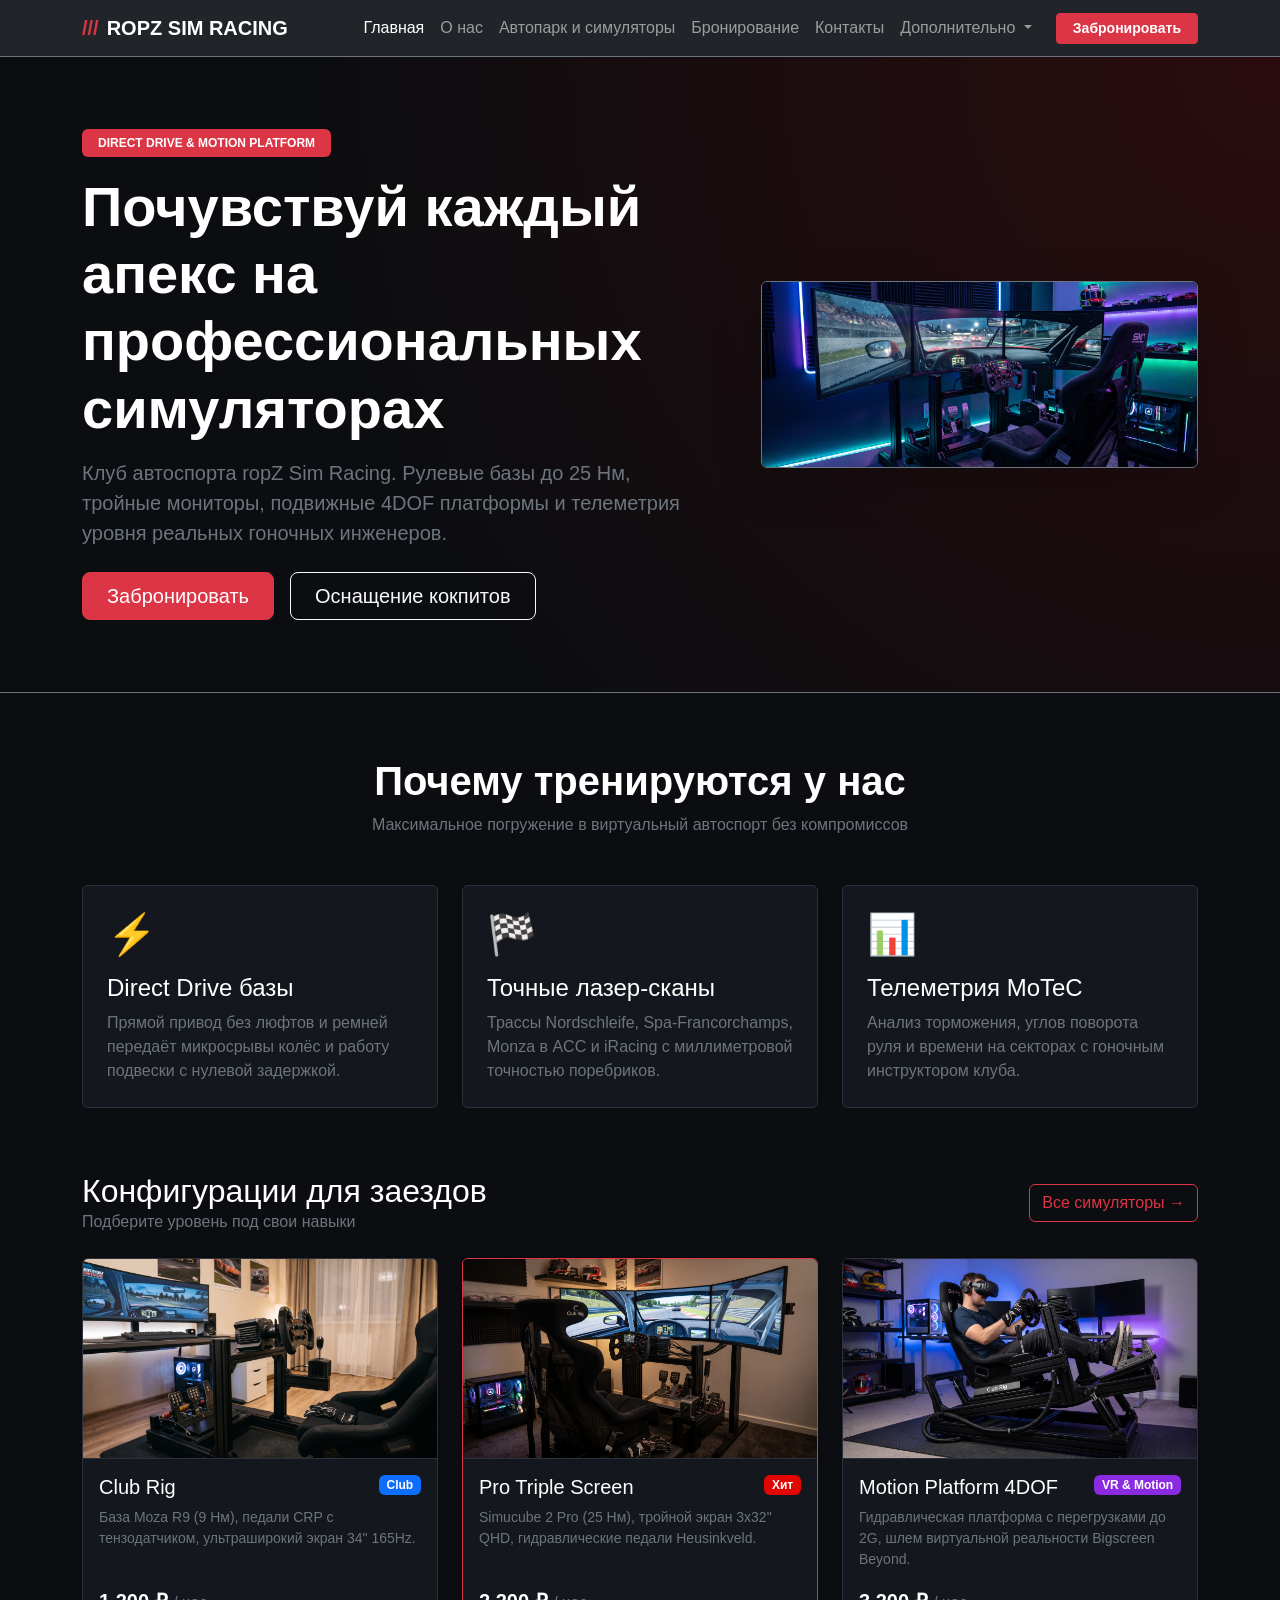
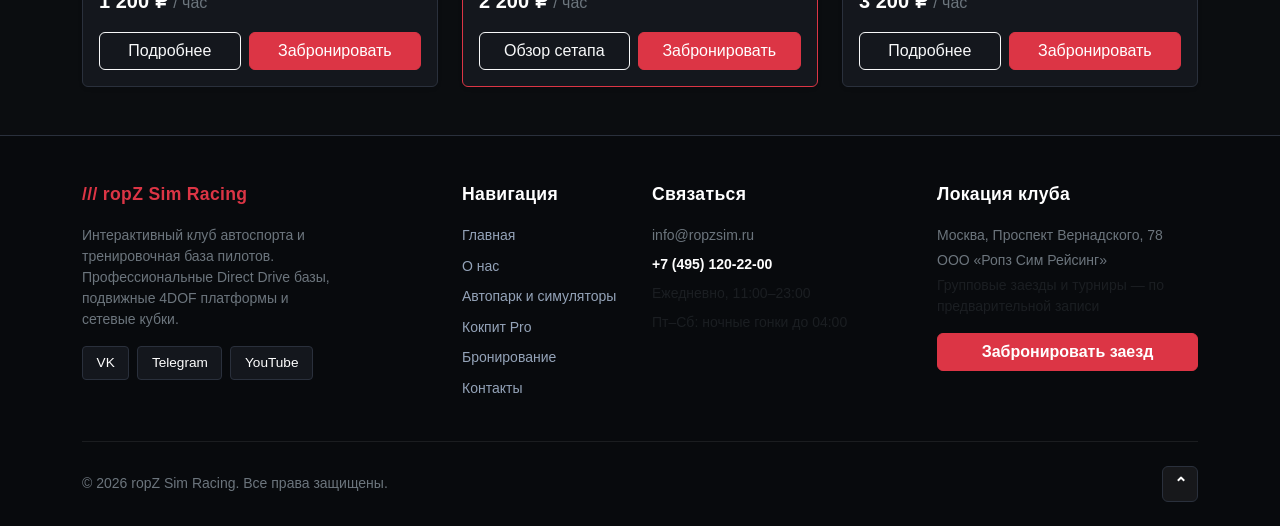
==== index.html @ 28649133 "feat: add about and contacts pages, update footer and table styles" ====
<!DOCTYPE html>
<html lang="ru">
<head>
  <meta charset="UTF-8">
  <meta name="viewport" content="width=device-width, initial-scale=1.0">
  <title>ropZ Sim Racing — Центр автосимуляторов</title>
  <link href="https://cdn.jsdelivr.net/npm/bootstrap@5.3.3/dist/css/bootstrap.min.css" rel="stylesheet">
  <link rel="stylesheet" href="css/custom.css">
</head>
<body id="top">

  <!-- Навигация -->
  <nav class="navbar navbar-expand-lg navbar-dark bg-dark sticky-top border-bottom border-secondary">
    <div class="container">
      <a class="navbar-brand fw-bold text-uppercase d-flex align-items-center gap-2" href="index.html">
        <span class="text-danger">///</span> ropZ Sim Racing
      </a>
      <button class="navbar-toggler" type="button" data-bs-toggle="collapse" data-bs-target="#mainNavbar" aria-controls="mainNavbar" aria-expanded="false" aria-label="Переключить навигацию">
        <span class="navbar-toggler-icon"></span>
      </button>
      <div class="collapse navbar-collapse" id="mainNavbar">
        <ul class="navbar-nav ms-auto align-items-lg-center">
          <li class="nav-item"><a class="nav-link active" aria-current="page" href="index.html">Главная</a></li>
          <li class="nav-item"><a class="nav-link" href="about.html">О нас</a></li>
          <li class="nav-item"><a class="nav-link" href="catalog.html">Автопарк и симуляторы</a></li>
          <li class="nav-item"><a class="nav-link" href="order.html">Бронирование</a></li>
          <li class="nav-item"><a class="nav-link" href="contacts.html">Контакты</a></li>
          <li class="nav-item dropdown">
            <a class="nav-link dropdown-toggle" href="#" role="button" data-bs-toggle="dropdown" aria-expanded="false">
              Дополнительно
            </a>
            <ul class="dropdown-menu dropdown-menu-dark">
              <li><a class="dropdown-item" href="product.html">Обзор кокпита Pro</a></li>
              <li><a class="dropdown-item" href="catalog.html#faq">Регламент и FAQ</a></li>
              <li><hr class="dropdown-divider"></li>
              <li><a class="dropdown-item" href="order.html">Быстрая запись</a></li>
            </ul>
          </li>
          <li class="nav-item ms-lg-3 mt-2 mt-lg-0">
            <a class="btn btn-danger btn-sm px-3 fw-semibold" href="order.html">Забронировать</a>
          </li>
        </ul>
      </div>
    </div>
  </nav>

  <!-- Hero-блок -->
  <header class="py-5 border-bottom border-secondary" style="background: radial-gradient(circle at top right, rgba(225, 6, 0, 0.15), transparent 70%);">
    <div class="container py-lg-4">
      <div class="row align-items-center g-5">
        <div class="col-12 col-lg-7">
          <span class="badge bg-danger mb-3 px-3 py-2 text-uppercase">Direct Drive & Motion Platform</span>
          <h1 class="display-4 fw-bold text-white mb-3">
            Почувствуй каждый апекс на профессиональных симуляторах
          </h1>
          <p class="lead text-secondary mb-4">
            Клуб автоспорта ropZ Sim Racing. Рулевые базы до 25 Нм, тройные мониторы, подвижные 4DOF платформы и телеметрия уровня реальных гоночных инженеров.
          </p>
          <div class="d-flex flex-wrap gap-3">
            <a class="btn btn-danger btn-lg px-4" href="order.html">Забронировать</a>
            <a class="btn btn-outline-light btn-lg px-4" href="catalog.html">Оснащение кокпитов</a>
          </div>
        </div>
        <div class="col-12 col-lg-5 text-center">
          <img src="images/hero-sim.jpg" class="img-fluid rounded border border-secondary shadow-lg" alt="Кокпит ropZ Sim Racing">
        </div>
      </div>
    </div>
  </header>

  <!-- Преимущества -->
  <section class="container my-5 py-3">
    <div class="text-center mb-5">
      <h2 class="h1 fw-bold text-white">Почему тренируются у нас</h2>
      <p class="text-secondary">Максимальное погружение в виртуальный автоспорт без компромиссов</p>
    </div>
    <div class="row g-4">
      <div class="col-12 col-md-4">
        <div class="sim-card p-4 rounded h-100">
          <div class="display-6 text-danger mb-3">⚡</div>
          <h3 class="h4 text-white">Direct Drive базы</h3>
          <p class="text-secondary mb-0">Прямой привод без люфтов и ремней передаёт микросрывы колёс и работу подвески с нулевой задержкой.</p>
        </div>
      </div>
      <div class="col-12 col-md-4">
        <div class="sim-card p-4 rounded h-100">
          <div class="display-6 text-danger mb-3">🏁</div>
          <h3 class="h4 text-white">Точные лазер-сканы</h3>
          <p class="text-secondary mb-0">Трассы Nordschleife, Spa-Francorchamps, Monza в ACC и iRacing с миллиметровой точностью поребриков.</p>
        </div>
      </div>
      <div class="col-12 col-md-4">
        <div class="sim-card p-4 rounded h-100">
          <div class="display-6 text-danger mb-3">📊</div>
          <h3 class="h4 text-white">Телеметрия MoTeC</h3>
          <p class="text-secondary mb-0">Анализ торможения, углов поворота руля и времени на секторах с гоночным инструктором клуба.</p>
        </div>
      </div>
    </div>
  </section>

  <!-- Популярные сетапы -->
  <section class="container my-5">
    <div class="d-flex justify-content-between align-items-center mb-4">
      <div>
        <h2 class="h2 text-white mb-0">Конфигурации для заездов</h2>
        <p class="text-secondary mb-0">Подберите уровень под свои навыки</p>
      </div>
      <a class="btn btn-outline-danger" href="catalog.html">Все симуляторы &rarr;</a>
    </div>

    <div class="row g-4">
      <div class="col-12 col-md-6 col-lg-4">
        <div class="card sim-card h-100 shadow-sm">
          <img src="images/sim-club.jpg" class="card-img-top" alt="Club Rig">
          <div class="card-body d-flex flex-column">
            <div class="d-flex justify-content-between align-items-start mb-2">
              <h3 class="card-title h5 text-white mb-0">Club Rig</h3>
              <span class="badge badge-club">Club</span>
            </div>
            <p class="card-text text-secondary small">База Moza R9 (9 Нм), педали CRP с тензодатчиком, ультраширокий экран 34" 165Hz.</p>
            <p class="fw-bold fs-5 text-white mt-auto mb-3">1 200 ₽ <span class="fs-6 text-secondary fw-normal">/ час</span></p>
            <div class="d-flex gap-2">
              <a class="btn btn-outline-light flex-fill" href="catalog.html">Подробнее</a>
              <a class="btn btn-danger flex-fill" href="order.html">Забронировать</a>
            </div>
          </div>
        </div>
      </div>

      <div class="col-12 col-md-6 col-lg-4">
        <div class="card sim-card h-100 shadow-sm border-danger">
          <img src="images/sim-pro.jpg" class="card-img-top" alt="Pro Triple Screen">
          <div class="card-body d-flex flex-column">
            <div class="d-flex justify-content-between align-items-start mb-2">
              <h3 class="card-title h5 text-white mb-0">Pro Triple Screen</h3>
              <span class="badge badge-pro">Хит</span>
            </div>
            <p class="card-text text-secondary small">Simucube 2 Pro (25 Нм), тройной экран 3x32" QHD, гидравлические педали Heusinkveld.</p>
            <p class="fw-bold fs-5 text-white mt-auto mb-3">2 200 ₽ <span class="fs-6 text-secondary fw-normal">/ час</span></p>
            <div class="d-flex gap-2">
              <a class="btn btn-outline-light flex-fill" href="product.html">Обзор сетапа</a>
              <a class="btn btn-danger flex-fill" href="order.html">Забронировать</a>
            </div>
          </div>
        </div>
      </div>

      <div class="col-12 col-md-6 col-lg-4">
        <div class="card sim-card h-100 shadow-sm">
          <img src="images/sim-motion.jpg" class="card-img-top" alt="Motion Platform 4DOF">
          <div class="card-body d-flex flex-column">
            <div class="d-flex justify-content-between align-items-start mb-2">
              <h3 class="card-title h5 text-white mb-0">Motion Platform 4DOF</h3>
              <span class="badge badge-motion">VR & Motion</span>
            </div>
            <p class="card-text text-secondary small">Гидравлическая платформа с перегрузками до 2G, шлем виртуальной реальности Bigscreen Beyond.</p>
            <p class="fw-bold fs-5 text-white mt-auto mb-3">3 200 ₽ <span class="fs-6 text-secondary fw-normal">/ час</span></p>
            <div class="d-flex gap-2">
              <a class="btn btn-outline-light flex-fill" href="catalog.html">Подробнее</a>
              <a class="btn btn-danger flex-fill" href="order.html">Забронировать</a>
            </div>
          </div>
        </div>
      </div>
    </div>
  </section>

  <!-- Новый футер -->
  <footer class="site-footer pt-5 pb-4 mt-5">
    <div class="container">
      <div class="row g-4">
        <!-- Колонка 1: Бренд и описание -->
        <div class="col-12 col-md-6 col-lg-3">
          <h3 class="footer-heading text-danger">/// ropZ Sim Racing</h3>
          <p class="text-secondary small">
            Интерактивный клуб автоспорта и тренировочная база пилотов. Профессиональные Direct Drive базы, подвижные 4DOF платформы и сетевые кубки.
          </p>
          <div class="d-flex gap-2 mt-3">
            <a href="https://vk.com" target="_blank" rel="noopener noreferrer" class="social-pill">VK</a>
            <a href="https://t.me" target="_blank" rel="noopener noreferrer" class="social-pill">Telegram</a>
            <a href="https://youtube.com" target="_blank" rel="noopener noreferrer" class="social-pill">YouTube</a>
          </div>
        </div>

        <!-- Колонка 2: Навигация -->
        <div class="col-6 col-md-3 col-lg-2 offset-lg-1">
          <h4 class="footer-heading">Навигация</h4>
          <ul class="footer-links small">
            <li><a href="index.html">Главная</a></li>
            <li><a href="about.html">О нас</a></li>
            <li><a href="catalog.html">Автопарк и симуляторы</a></li>
            <li><a href="product.html">Кокпит Pro</a></li>
            <li><a href="order.html">Бронирование</a></li>
            <li><a href="contacts.html">Контакты</a></li>
          </ul>
        </div>

        <!-- Колонка 3: Связаться -->
        <div class="col-6 col-md-3 col-lg-3">
          <h4 class="footer-heading">Связаться</h4>
          <div class="small">
            <div class="footer-contact-item">
              <a href="mailto:info@ropzsim.ru" class="text-secondary text-decoration-none hover-white">info@ropzsim.ru</a>
            </div>
            <div class="footer-contact-item">
              <a href="tel:+74951202200" class="text-white text-decoration-none fw-semibold">+7 (495) 120-22-00</a>
            </div>
            <div class="footer-contact-item text-muted mt-2">
              Ежедневно, 11:00–23:00
            </div>
            <div class="footer-contact-item text-muted">
              Пт–Сб: ночные гонки до 04:00
            </div>
          </div>
        </div>

        <!-- Колонка 4: Локация и быстрая бронь -->
        <div class="col-12 col-md-6 col-lg-3">
          <h4 class="footer-heading">Локация клуба</h4>
          <p class="small text-secondary mb-1">Москва, Проспект Вернадского, 78</p>
          <p class="small text-secondary mb-1">ООО «Ропз Сим Рейсинг»</p>
          <p class="small text-muted mb-3">Групповые заезды и турниры — по предварительной записи</p>
          <a class="btn btn-danger w-100 fw-semibold" href="order.html">Забронировать заезд</a>
        </div>
      </div>

      <!-- Нижняя плашка с кнопкой наверх -->
      <div class="footer-bottom d-flex justify-content-between align-items-center">
        <span class="small text-secondary">© 2026 ropZ Sim Racing. Все права защищены.</span>
        <a href="#top" class="scroll-top-btn" title="Наверх страницы">⌃</a>
      </div>
    </div>
  </footer>

  <script src="https://cdn.jsdelivr.net/npm/bootstrap@5.3.3/dist/js/bootstrap.bundle.min.js"></script>
  <script src="js/main.js"></script>
</body>
</html>
---- css/custom.css ----
:root {
  --sim-primary: #e10600;
  --sim-dark: #0b0d10;
  --sim-surface: #14171d;
  --sim-surface-light: #1c2129;
  --sim-border: #2a303c;
}

body {
  min-height: 100vh;
  background-color: var(--sim-dark);
  color: #e6e8eb;
  font-family: -apple-system, BlinkMacSystemFont, "Segoe UI", Roboto, "Helvetica Neue", Arial, sans-serif;
}

.sim-card {
  background-color: var(--sim-surface);
  border: 1px solid var(--sim-border);
  transition: transform 0.2s ease, border-color 0.2s ease, box-shadow 0.2s ease;
}

.sim-card:hover {
  transform: translateY(-4px);
  border-color: var(--sim-primary);
  box-shadow: 0 10px 20px rgba(0, 0, 0, 0.4);
}

.card-img-top {
  height: 200px;
  object-fit: cover;
  border-bottom: 1px solid var(--sim-border);
}

.product-main-img {
  width: 100%;
  height: 420px;
  object-fit: cover;
  border: 1px solid var(--sim-border);
}

.badge-motion { background-color: #8a2be2; }
.badge-pro { background-color: var(--sim-primary); }
.badge-club { background-color: #0d6efd; }

/* Принудительный контраст таблицы характеристик */
.table-sim,
.table-dark {
  --bs-table-bg: var(--sim-surface) !important;
  --bs-table-color: #f3f4f6 !important;
  --bs-table-striped-color: #f3f4f6 !important;
  color: #f3f4f6 !important;
  border-color: var(--sim-border) !important;
}

.table-sim th,
.table-dark th {
  color: #ffffff !important;
  background-color: #101318 !important;
  border-color: var(--sim-border) !important;
}

.table-sim td,
.table-dark td {
  color: #e5e7eb !important;
  background-color: var(--sim-surface) !important;
  border-color: var(--sim-border) !important;
}

.accordion-sim .accordion-item {
  background-color: var(--sim-surface);
  border: 1px solid var(--sim-border);
  margin-bottom: 0.5rem;
  border-radius: 0.375rem;
  overflow: hidden;
}

.accordion-sim .accordion-button {
  background-color: #101318;
  color: #e6e8eb;
}

.accordion-sim .accordion-button:not(.collapsed) {
  background-color: #1c2129;
  color: #fff;
  box-shadow: none;
}

.accordion-sim .accordion-body {
  background-color: var(--sim-surface);
  color: #adb5bd;
}

.form-dark {
  background-color: #0e1014;
  border-color: var(--sim-border);
  color: #fff;
}

.form-dark:focus {
  background-color: #0e1014;
  border-color: var(--sim-primary);
  color: #fff;
  box-shadow: 0 0 0 0.25rem rgba(225, 6, 0, 0.25);
}

.modal-content-sim {
  background-color: var(--sim-surface);
  border: 1px solid var(--sim-border);
}

/* Новый футер по образцу */
.site-footer {
  background-color: #080a0d;
  color: #cbd5e1;
  border-top: 1px solid var(--sim-border);
}

.footer-heading {
  font-size: 1.1rem;
  font-weight: 700;
  color: #ffffff;
  margin-bottom: 1.25rem;
  letter-spacing: 0.02rem;
}

.footer-links {
  list-style: none;
  padding: 0;
  margin: 0;
}

.footer-links li {
  margin-bottom: 0.6rem;
}

.footer-links a {
  color: #94a3b8;
  text-decoration: none;
  transition: color 0.2s ease;
}

.footer-links a:hover {
  color: #ffffff;
}

.footer-contact-item {
  margin-bottom: 0.5rem;
  color: #94a3b8;
}

.footer-bottom {
  border-top: 1px solid rgba(255, 255, 255, 0.08);
  padding-top: 1.5rem;
  margin-top: 2rem;
}

.scroll-top-btn {
  display: inline-flex;
  align-items: center;
  justify-content: center;
  width: 36px;
  height: 36px;
  background-color: rgba(255, 255, 255, 0.06);
  border: 1px solid var(--sim-border);
  color: #ffffff;
  border-radius: 6px;
  text-decoration: none;
  font-weight: bold;
  transition: background-color 0.2s ease, border-color 0.2s ease;
}

.scroll-top-btn:hover {
  background-color: var(--sim-primary);
  border-color: var(--sim-primary);
  color: #ffffff;
}

.social-pill {
  display: inline-flex;
  align-items: center;
  justify-content: center;
  padding: 0.35rem 0.85rem;
  background-color: var(--sim-surface);
  border: 1px solid var(--sim-border);
  color: #ffffff;
  border-radius: 4px;
  text-decoration: none;
  font-size: 0.85rem;
  transition: all 0.2s ease;
}

.social-pill:hover {
  border-color: var(--sim-primary);
  color: #ffffff;
  transform: translateY(-2px);
}
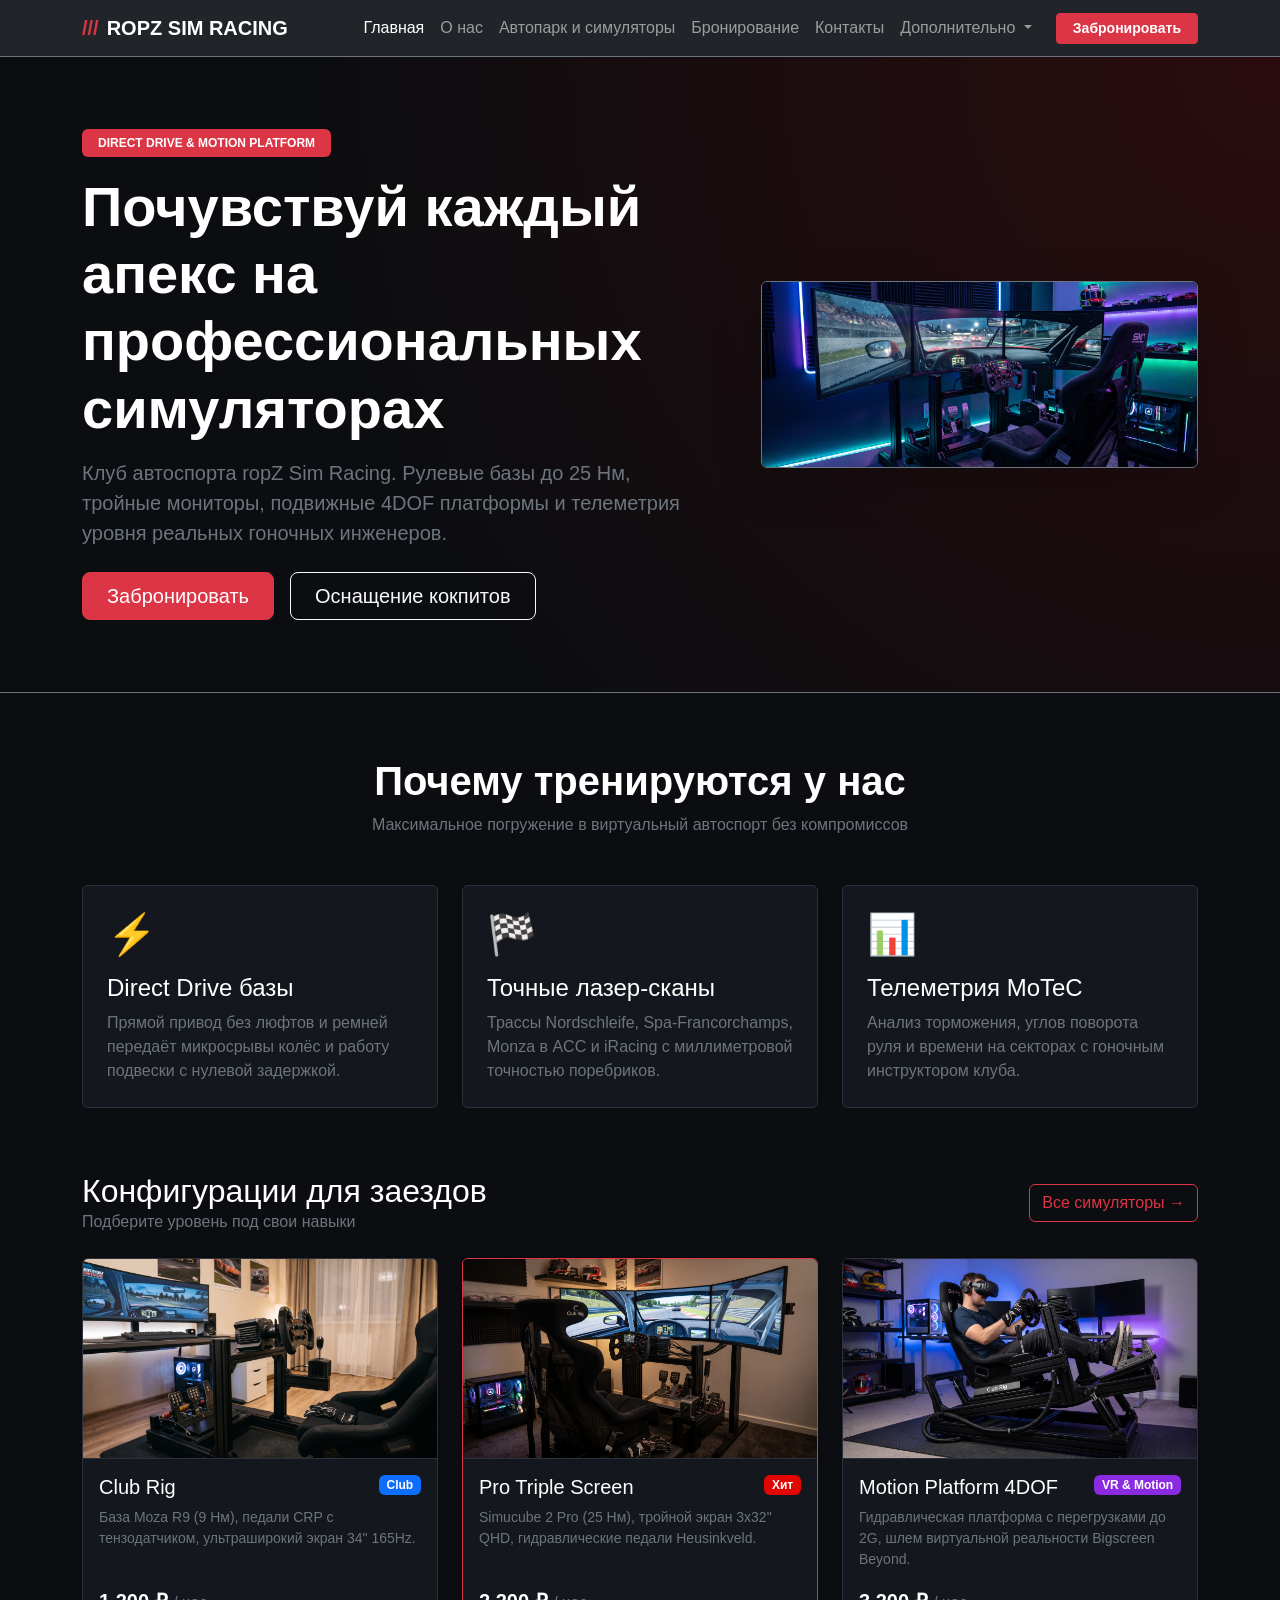
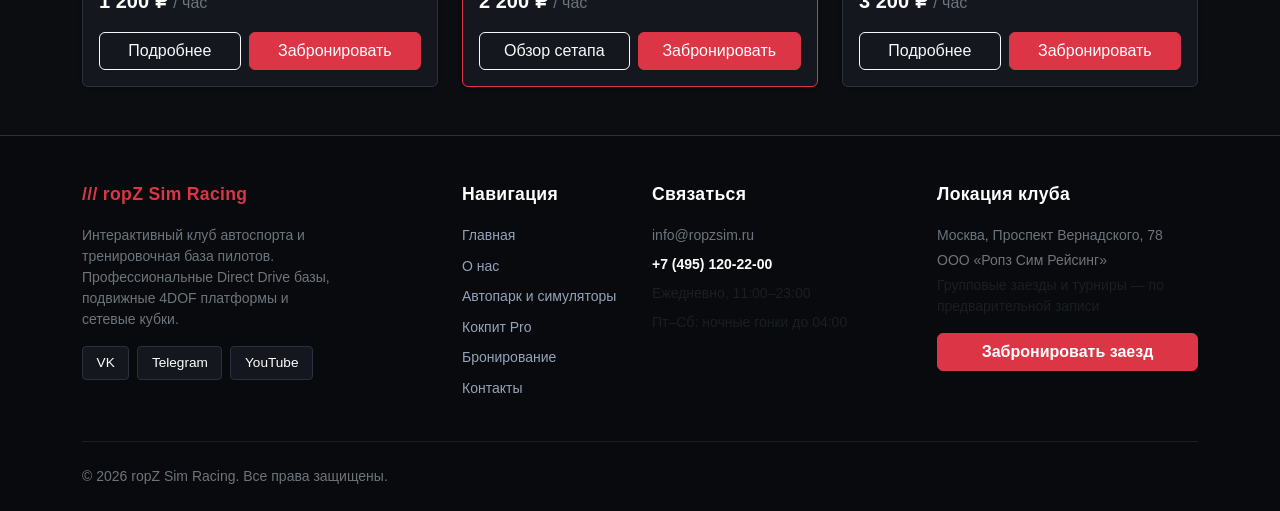
==== commit 6d20f453: "fix: remove old footer scroll button" ====
--- a/index.html
+++ b/index.html
@@ -166,11 +166,11 @@
     </div>
   </section>
 
-  <!-- Новый футер -->
+  <!-- Футер -->
   <footer class="site-footer pt-5 pb-4 mt-5">
     <div class="container">
       <div class="row g-4">
-        <!-- Колонка 1: Бренд и описание -->
+        <!-- Колонка 1: О клубе и соцсети -->
         <div class="col-12 col-md-6 col-lg-3">
           <h3 class="footer-heading text-danger">/// ropZ Sim Racing</h3>
           <p class="text-secondary small">
@@ -201,7 +201,7 @@
           <h4 class="footer-heading">Связаться</h4>
           <div class="small">
             <div class="footer-contact-item">
-              <a href="mailto:info@ropzsim.ru" class="text-secondary text-decoration-none hover-white">info@ropzsim.ru</a>
+              <a href="mailto:info@ropzsim.ru" class="text-secondary text-decoration-none">info@ropzsim.ru</a>
             </div>
             <div class="footer-contact-item">
               <a href="tel:+74951202200" class="text-white text-decoration-none fw-semibold">+7 (495) 120-22-00</a>
@@ -225,13 +225,19 @@
         </div>
       </div>
 
-      <!-- Нижняя плашка с кнопкой наверх -->
+      <!-- Нижняя строка без старой стрелки -->
       <div class="footer-bottom d-flex justify-content-between align-items-center">
         <span class="small text-secondary">© 2026 ropZ Sim Racing. Все права защищены.</span>
-        <a href="#top" class="scroll-top-btn" title="Наверх страницы">⌃</a>
       </div>
     </div>
   </footer>
+
+  <!-- Интерактивная плавающая кнопка «Наверх» (руль) -->
+  <button id="scrollTopBtn" class="scroll-to-top-btn" type="button" aria-label="Вернуться наверх" title="На старт">
+    <svg viewBox="0 0 24 24" xmlns="http://www.w3.org/2000/svg">
+      <path d="M12 2C6.48 2 2 6.48 2 12s4.48 10 10 10 10-4.48 10-10S17.52 2 12 2zm0 2c4.08 0 7.44 3.05 7.93 7h-3.08c-.41-1.16-1.52-2-2.85-2s-2.44.84-2.85 2H4.07C4.56 7.05 7.92 4 12 4zm-1 9c0-.55.45-1 1-1s1 .45 1 1-.45 1-1 1-1-.45-1-1zm-6.93 0h3.08c.41 1.16 1.52 2 2.85 2s2.44-.84 2.85-2h3.08c-.49 3.95-3.85 7-7.93 7s-7.44-3.05-7.93-7z"/>
+    </svg>
+  </button>
 
   <script src="https://cdn.jsdelivr.net/npm/bootstrap@5.3.3/dist/js/bootstrap.bundle.min.js"></script>
   <script src="js/main.js"></script>
--- a/css/custom.css
+++ b/css/custom.css
@@ -193,4 +193,55 @@
   border-color: var(--sim-primary);
   color: #ffffff;
   transform: translateY(-2px);
+}
+
+/* Фиксированная плавающая кнопка «Наверх» в стиле гоночного руля */
+.scroll-to-top-btn {
+  position: fixed;
+  bottom: 25px;
+  right: 25px;
+  width: 52px;
+  height: 52px;
+  background-color: #14171d;
+  border: 2px solid #2a303c;
+  border-radius: 50%;
+  color: #ffffff;
+  display: flex;
+  align-items: center;
+  justify-content: center;
+  text-decoration: none;
+  z-index: 1050;
+  box-shadow: 0 4px 15px rgba(0, 0, 0, 0.6);
+  opacity: 0;
+  visibility: hidden;
+  transform: translateY(20px) scale(0.85);
+  transition: opacity 0.35s ease, transform 0.35s cubic-bezier(0.34, 1.56, 0.64, 1), background-color 0.2s ease, border-color 0.2s ease;
+  cursor: pointer;
+}
+
+/* Состояние, когда кнопка активна и видна */
+.scroll-to-top-btn.show {
+  opacity: 1;
+  visibility: visible;
+  transform: translateY(0) scale(1);
+}
+
+.scroll-to-top-btn:hover {
+  background-color: var(--sim-primary);
+  border-color: #ff3333;
+  color: #ffffff;
+  transform: translateY(-4px) scale(1.08);
+  box-shadow: 0 8px 25px rgba(225, 6, 0, 0.5);
+}
+
+.scroll-to-top-btn svg {
+  width: 26px;
+  height: 26px;
+  fill: currentColor;
+  transition: transform 0.3s ease;
+}
+
+/* Эффект легкого «подруливания» при наведении */
+.scroll-to-top-btn:hover svg {
+  transform: rotate(-35deg);
 }
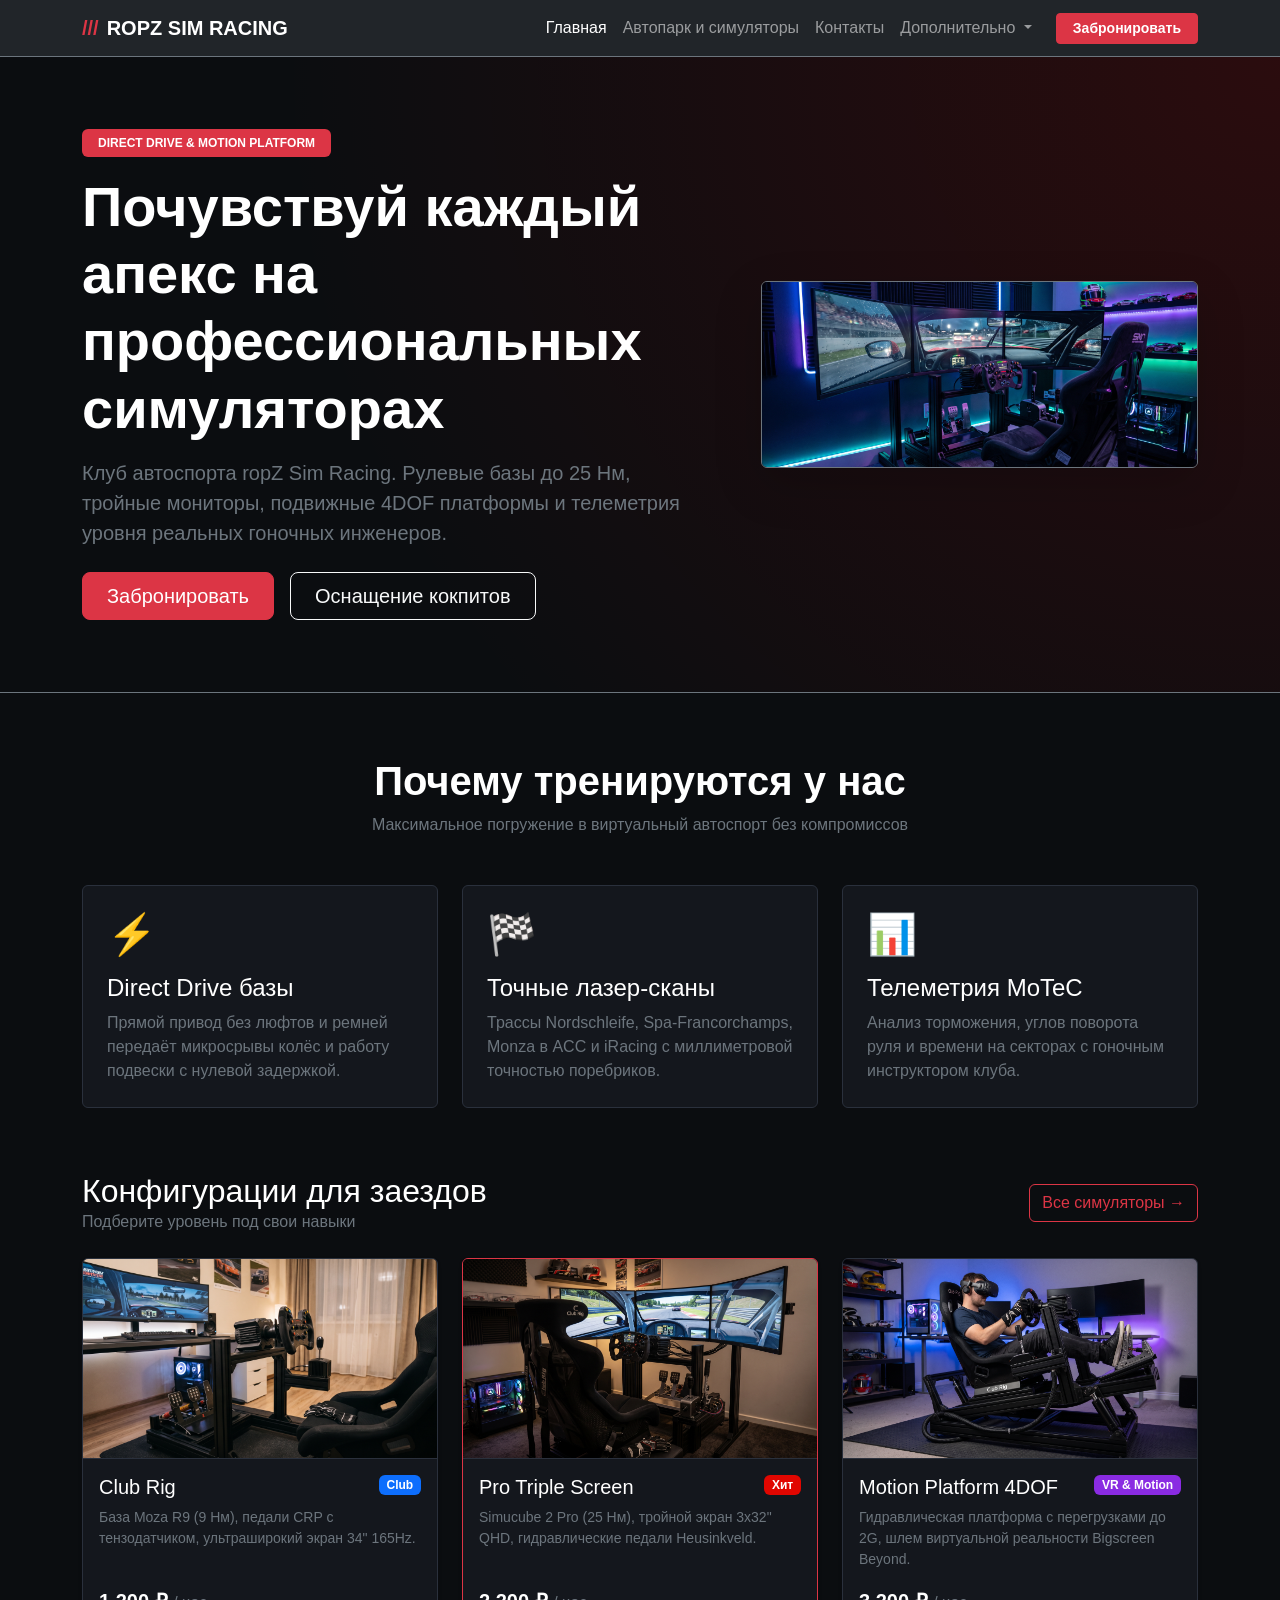
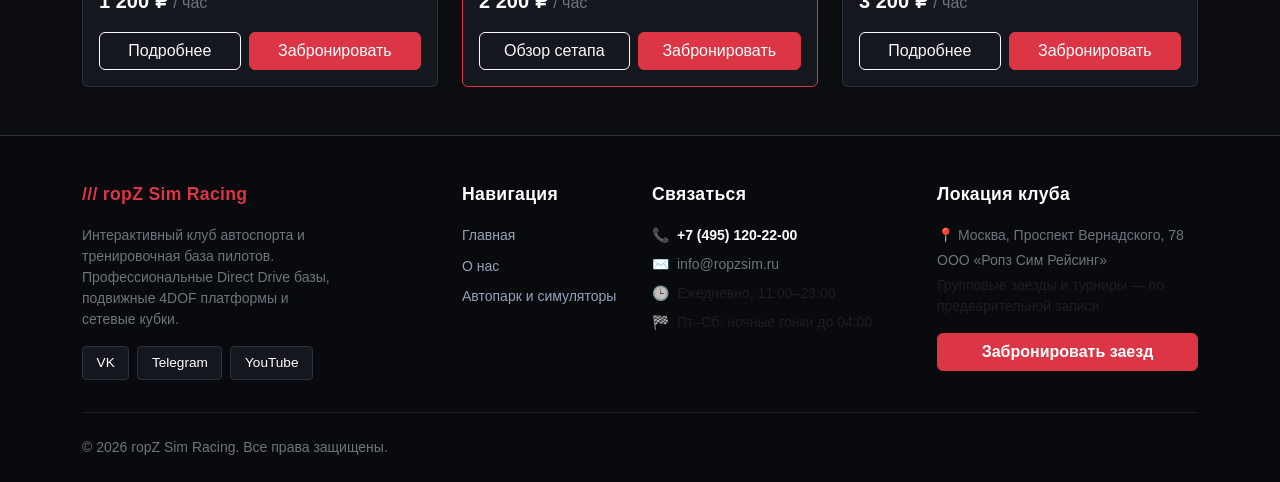
==== commit c7f40788: "feat: align navbar links, add contact icons, update footer navigation and layout" ====
--- a/index.html
+++ b/index.html
@@ -21,15 +21,14 @@
       <div class="collapse navbar-collapse" id="mainNavbar">
         <ul class="navbar-nav ms-auto align-items-lg-center">
           <li class="nav-item"><a class="nav-link active" aria-current="page" href="index.html">Главная</a></li>
-          <li class="nav-item"><a class="nav-link" href="about.html">О нас</a></li>
           <li class="nav-item"><a class="nav-link" href="catalog.html">Автопарк и симуляторы</a></li>
-          <li class="nav-item"><a class="nav-link" href="order.html">Бронирование</a></li>
           <li class="nav-item"><a class="nav-link" href="contacts.html">Контакты</a></li>
           <li class="nav-item dropdown">
             <a class="nav-link dropdown-toggle" href="#" role="button" data-bs-toggle="dropdown" aria-expanded="false">
               Дополнительно
             </a>
             <ul class="dropdown-menu dropdown-menu-dark">
+              <li><a class="dropdown-item" href="about.html">О нас</a></li>
               <li><a class="dropdown-item" href="product.html">Обзор кокпита Pro</a></li>
               <li><a class="dropdown-item" href="catalog.html#faq">Регламент и FAQ</a></li>
               <li><hr class="dropdown-divider"></li>
@@ -170,69 +169,65 @@
   <footer class="site-footer pt-5 pb-4 mt-5">
     <div class="container">
       <div class="row g-4">
-        <!-- Колонка 1: О клубе и соцсети -->
+        <!-- Колонка 1: О клубе и соцсети под логотипом -->
         <div class="col-12 col-md-6 col-lg-3">
           <h3 class="footer-heading text-danger">/// ropZ Sim Racing</h3>
-          <p class="text-secondary small">
+          <p class="text-secondary small mb-3">
             Интерактивный клуб автоспорта и тренировочная база пилотов. Профессиональные Direct Drive базы, подвижные 4DOF платформы и сетевые кубки.
           </p>
-          <div class="d-flex gap-2 mt-3">
+          <div class="d-flex gap-2">
             <a href="https://vk.com" target="_blank" rel="noopener noreferrer" class="social-pill">VK</a>
             <a href="https://t.me" target="_blank" rel="noopener noreferrer" class="social-pill">Telegram</a>
             <a href="https://youtube.com" target="_blank" rel="noopener noreferrer" class="social-pill">YouTube</a>
           </div>
         </div>
 
-        <!-- Колонка 2: Навигация -->
+        <!-- Колонка 2: Навигация (только Главная, О нас, Автопарк и симуляторы) -->
         <div class="col-6 col-md-3 col-lg-2 offset-lg-1">
           <h4 class="footer-heading">Навигация</h4>
           <ul class="footer-links small">
             <li><a href="index.html">Главная</a></li>
             <li><a href="about.html">О нас</a></li>
             <li><a href="catalog.html">Автопарк и симуляторы</a></li>
-            <li><a href="product.html">Кокпит Pro</a></li>
-            <li><a href="order.html">Бронирование</a></li>
-            <li><a href="contacts.html">Контакты</a></li>
           </ul>
         </div>
 
-        <!-- Колонка 3: Связаться -->
+        <!-- Колонка 3: Связаться (сначала телефон, потом почта, время работы со значками) -->
         <div class="col-6 col-md-3 col-lg-3">
           <h4 class="footer-heading">Связаться</h4>
           <div class="small">
-            <div class="footer-contact-item">
-              <a href="mailto:info@ropzsim.ru" class="text-secondary text-decoration-none">info@ropzsim.ru</a>
-            </div>
-            <div class="footer-contact-item">
-              <a href="tel:+74951202200" class="text-white text-decoration-none fw-semibold">+7 (495) 120-22-00</a>
+            <div class="footer-contact-item mb-2">
+              <span class="me-2">📞</span><a href="tel:+74951202200" class="text-white text-decoration-none fw-semibold">+7 (495) 120-22-00</a>
+            </div>
+            <div class="footer-contact-item mb-2">
+              <span class="me-2">✉️</span><a href="mailto:info@ropzsim.ru" class="text-secondary text-decoration-none">info@ropzsim.ru</a>
             </div>
             <div class="footer-contact-item text-muted mt-2">
-              Ежедневно, 11:00–23:00
+              <span class="me-2">🕒</span>Ежедневно, 11:00–23:00
             </div>
             <div class="footer-contact-item text-muted">
-              Пт–Сб: ночные гонки до 04:00
-            </div>
-          </div>
-        </div>
-
-        <!-- Колонка 4: Локация и быстрая бронь -->
+              <span class="me-2">🏁</span>Пт–Сб: ночные гонки до 04:00
+            </div>
+          </div>
+        </div>
+
+        <!-- Колонка 4: Локация со значком и быстрая бронь -->
         <div class="col-12 col-md-6 col-lg-3">
           <h4 class="footer-heading">Локация клуба</h4>
-          <p class="small text-secondary mb-1">Москва, Проспект Вернадского, 78</p>
+          <p class="small text-secondary mb-1"><span class="me-1">📍</span>Москва, Проспект Вернадского, 78</p>
           <p class="small text-secondary mb-1">ООО «Ропз Сим Рейсинг»</p>
           <p class="small text-muted mb-3">Групповые заезды и турниры — по предварительной записи</p>
           <a class="btn btn-danger w-100 fw-semibold" href="order.html">Забронировать заезд</a>
         </div>
       </div>
 
-      <!-- Нижняя строка без старой стрелки -->
       <div class="footer-bottom d-flex justify-content-between align-items-center">
         <span class="small text-secondary">© 2026 ropZ Sim Racing. Все права защищены.</span>
       </div>
     </div>
   </footer>
 
-  <!-- Интерактивная плавающая кнопка «Наверх» (руль) -->
+  <!-- Кнопка «Наверх» -->
   <button id="scrollTopBtn" class="scroll-to-top-btn" type="button" aria-label="Вернуться наверх" title="На старт">
     <svg viewBox="0 0 24 24" xmlns="http://www.w3.org/2000/svg">
       <path d="M12 2C6.48 2 2 6.48 2 12s4.48 10 10 10 10-4.48 10-10S17.52 2 12 2zm0 2c4.08 0 7.44 3.05 7.93 7h-3.08c-.41-1.16-1.52-2-2.85-2s-2.44.84-2.85 2H4.07C4.56 7.05 7.92 4 12 4zm-1 9c0-.55.45-1 1-1s1 .45 1 1-.45 1-1 1-1-.45-1-1zm-6.93 0h3.08c.41 1.16 1.52 2 2.85 2s2.44-.84 2.85-2h3.08c-.49 3.95-3.85 7-7.93 7s-7.44-3.05-7.93-7z"/>
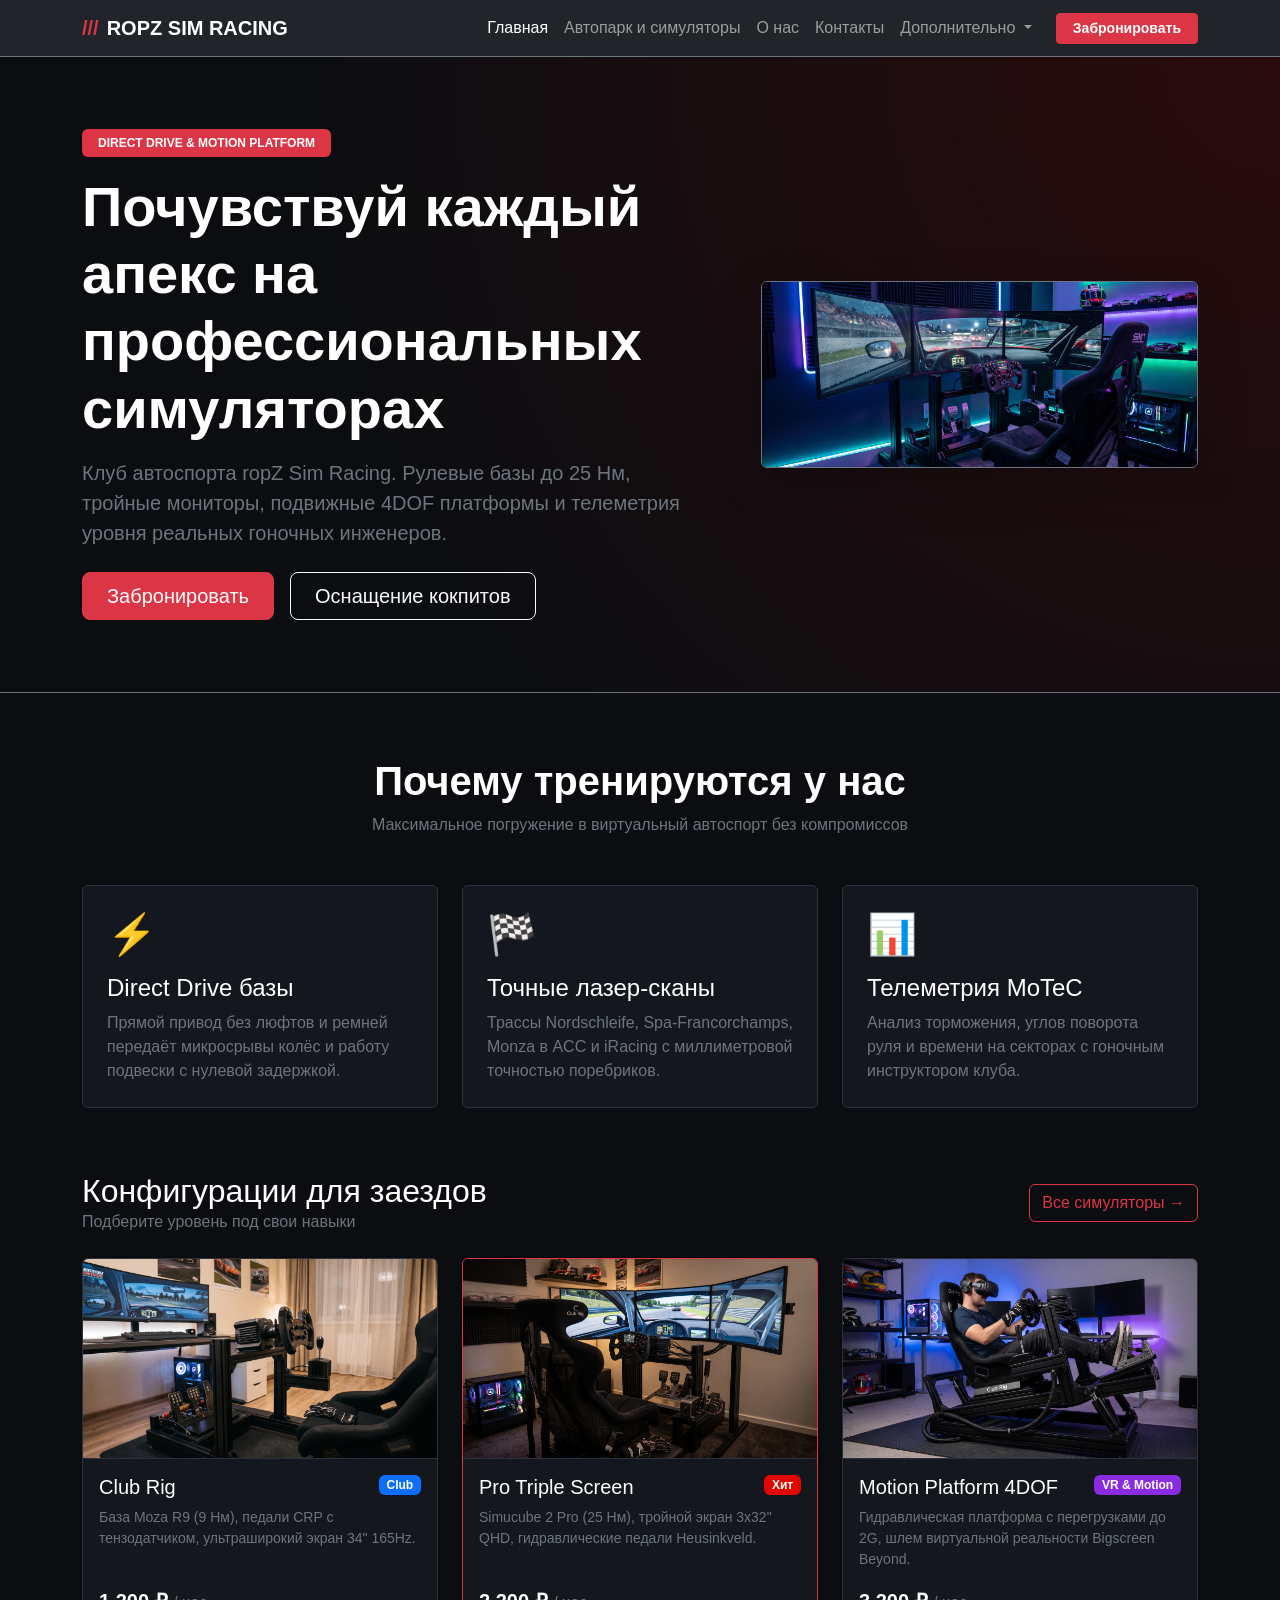
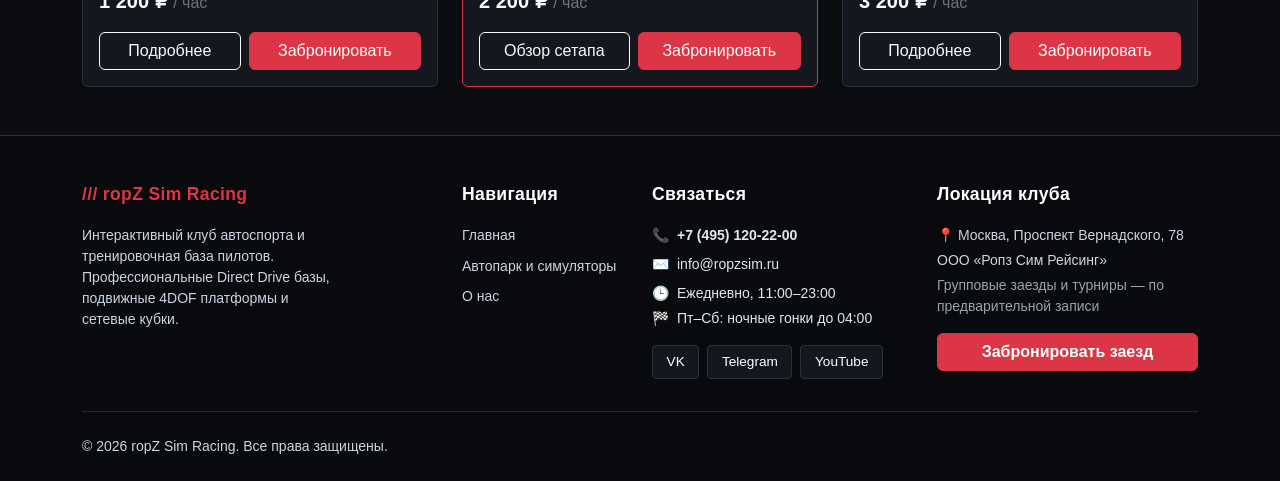
==== commit c5cf4a64: "feat: norma" ====
--- a/index.html
+++ b/index.html
@@ -9,7 +9,7 @@
 </head>
 <body id="top">
 
-  <!-- Навигация -->
+  <!-- Навигация: Главная -> Автопарк -> О нас -> Контакты -> Дополнительно -> Забронировать -->
   <nav class="navbar navbar-expand-lg navbar-dark bg-dark sticky-top border-bottom border-secondary">
     <div class="container">
       <a class="navbar-brand fw-bold text-uppercase d-flex align-items-center gap-2" href="index.html">
@@ -22,13 +22,13 @@
         <ul class="navbar-nav ms-auto align-items-lg-center">
           <li class="nav-item"><a class="nav-link active" aria-current="page" href="index.html">Главная</a></li>
           <li class="nav-item"><a class="nav-link" href="catalog.html">Автопарк и симуляторы</a></li>
+          <li class="nav-item"><a class="nav-link" href="about.html">О нас</a></li>
           <li class="nav-item"><a class="nav-link" href="contacts.html">Контакты</a></li>
           <li class="nav-item dropdown">
             <a class="nav-link dropdown-toggle" href="#" role="button" data-bs-toggle="dropdown" aria-expanded="false">
               Дополнительно
             </a>
             <ul class="dropdown-menu dropdown-menu-dark">
-              <li><a class="dropdown-item" href="about.html">О нас</a></li>
               <li><a class="dropdown-item" href="product.html">Обзор кокпита Pro</a></li>
               <li><a class="dropdown-item" href="catalog.html#faq">Регламент и FAQ</a></li>
               <li><hr class="dropdown-divider"></li>
@@ -169,60 +169,62 @@
   <footer class="site-footer pt-5 pb-4 mt-5">
     <div class="container">
       <div class="row g-4">
-        <!-- Колонка 1: О клубе и соцсети под логотипом -->
+        <!-- Колонка 1: О клубе (без соцсетей) -->
         <div class="col-12 col-md-6 col-lg-3">
           <h3 class="footer-heading text-danger">/// ropZ Sim Racing</h3>
-          <p class="text-secondary small mb-3">
+          <p class="footer-text-bright small mb-0">
             Интерактивный клуб автоспорта и тренировочная база пилотов. Профессиональные Direct Drive базы, подвижные 4DOF платформы и сетевые кубки.
           </p>
-          <div class="d-flex gap-2">
-            <a href="https://vk.com" target="_blank" rel="noopener noreferrer" class="social-pill">VK</a>
-            <a href="https://t.me" target="_blank" rel="noopener noreferrer" class="social-pill">Telegram</a>
-            <a href="https://youtube.com" target="_blank" rel="noopener noreferrer" class="social-pill">YouTube</a>
-          </div>
-        </div>
-
-        <!-- Колонка 2: Навигация (только Главная, О нас, Автопарк и симуляторы) -->
+        </div>
+
+        <!-- Колонка 2: Навигация -->
         <div class="col-6 col-md-3 col-lg-2 offset-lg-1">
           <h4 class="footer-heading">Навигация</h4>
           <ul class="footer-links small">
             <li><a href="index.html">Главная</a></li>
+            <li><a href="catalog.html">Автопарк и симуляторы</a></li>
             <li><a href="about.html">О нас</a></li>
-            <li><a href="catalog.html">Автопарк и симуляторы</a></li>
           </ul>
         </div>
 
-        <!-- Колонка 3: Связаться (сначала телефон, потом почта, время работы со значками) -->
+        <!-- Колонка 3: Связаться (с ярким текстом и соцсетями) -->
         <div class="col-6 col-md-3 col-lg-3">
           <h4 class="footer-heading">Связаться</h4>
           <div class="small">
             <div class="footer-contact-item mb-2">
-              <span class="me-2">📞</span><a href="tel:+74951202200" class="text-white text-decoration-none fw-semibold">+7 (495) 120-22-00</a>
+              <span class="me-2">📞</span><a href="tel:+74951202200" class="fw-semibold text-decoration-none">+7 (495) 120-22-00</a>
             </div>
             <div class="footer-contact-item mb-2">
-              <span class="me-2">✉️</span><a href="mailto:info@ropzsim.ru" class="text-secondary text-decoration-none">info@ropzsim.ru</a>
-            </div>
-            <div class="footer-contact-item text-muted mt-2">
+              <span class="me-2">✉️</span><a href="mailto:info@ropzsim.ru" class="text-decoration-none">info@ropzsim.ru</a>
+            </div>
+            <div class="footer-contact-item mb-1">
               <span class="me-2">🕒</span>Ежедневно, 11:00–23:00
             </div>
-            <div class="footer-contact-item text-muted">
+            <div class="footer-contact-item mb-3">
               <span class="me-2">🏁</span>Пт–Сб: ночные гонки до 04:00
             </div>
-          </div>
-        </div>
-
-        <!-- Колонка 4: Локация со значком и быстрая бронь -->
+
+            <!-- Соцсети теперь здесь -->
+            <div class="d-flex gap-2">
+              <a href="https://vk.com" target="_blank" rel="noopener noreferrer" class="social-pill">VK</a>
+              <a href="https://t.me" target="_blank" rel="noopener noreferrer" class="social-pill">Telegram</a>
+              <a href="https://youtube.com" target="_blank" rel="noopener noreferrer" class="social-pill">YouTube</a>
+            </div>
+          </div>
+        </div>
+
+        <!-- Колонка 4: Локация -->
         <div class="col-12 col-md-6 col-lg-3">
           <h4 class="footer-heading">Локация клуба</h4>
-          <p class="small text-secondary mb-1"><span class="me-1">📍</span>Москва, Проспект Вернадского, 78</p>
-          <p class="small text-secondary mb-1">ООО «Ропз Сим Рейсинг»</p>
-          <p class="small text-muted mb-3">Групповые заезды и турниры — по предварительной записи</p>
+          <p class="small footer-text-bright mb-1"><span class="me-1">📍</span>Москва, Проспект Вернадского, 78</p>
+          <p class="small footer-text-bright mb-1">ООО «Ропз Сим Рейсинг»</p>
+          <p class="small footer-text-bright mb-3 opacity-75">Групповые заезды и турниры — по предварительной записи</p>
           <a class="btn btn-danger w-100 fw-semibold" href="order.html">Забронировать заезд</a>
         </div>
       </div>
 
       <div class="footer-bottom d-flex justify-content-between align-items-center">
-        <span class="small text-secondary">© 2026 ropZ Sim Racing. Все права защищены.</span>
+        <span class="small">© 2026 ropZ Sim Racing. Все права защищены.</span>
       </div>
     </div>
   </footer>
--- a/css/custom.css
+++ b/css/custom.css
@@ -108,7 +108,7 @@
   border: 1px solid var(--sim-border);
 }
 
-/* Новый футер по образцу */
+/* Стилизация футера с повышенной контрастностью */
 .site-footer {
   background-color: #080a0d;
   color: #cbd5e1;
@@ -134,45 +134,37 @@
 }
 
 .footer-links a {
-  color: #94a3b8;
+  color: #cbd5e1 !important;
   text-decoration: none;
   transition: color 0.2s ease;
 }
 
 .footer-links a:hover {
-  color: #ffffff;
+  color: #ffffff !important;
 }
 
 .footer-contact-item {
-  margin-bottom: 0.5rem;
-  color: #94a3b8;
+  margin-bottom: 0.6rem;
+  color: #e2e8f0 !important;
+}
+
+.footer-contact-item a {
+  color: #e2e8f0 !important;
+}
+
+.footer-contact-item a:hover {
+  color: #ffffff !important;
+}
+
+.footer-text-bright {
+  color: #cbd5e1 !important;
 }
 
 .footer-bottom {
-  border-top: 1px solid rgba(255, 255, 255, 0.08);
+  border-top: 1px solid rgba(255, 255, 255, 0.12);
   padding-top: 1.5rem;
   margin-top: 2rem;
-}
-
-.scroll-top-btn {
-  display: inline-flex;
-  align-items: center;
-  justify-content: center;
-  width: 36px;
-  height: 36px;
-  background-color: rgba(255, 255, 255, 0.06);
-  border: 1px solid var(--sim-border);
-  color: #ffffff;
-  border-radius: 6px;
-  text-decoration: none;
-  font-weight: bold;
-  transition: background-color 0.2s ease, border-color 0.2s ease;
-}
-
-.scroll-top-btn:hover {
-  background-color: var(--sim-primary);
-  border-color: var(--sim-primary);
-  color: #ffffff;
+  color: #cbd5e1 !important;
 }
 
 .social-pill {
@@ -182,7 +174,7 @@
   padding: 0.35rem 0.85rem;
   background-color: var(--sim-surface);
   border: 1px solid var(--sim-border);
-  color: #ffffff;
+  color: #ffffff !important;
   border-radius: 4px;
   text-decoration: none;
   font-size: 0.85rem;
@@ -191,11 +183,12 @@
 
 .social-pill:hover {
   border-color: var(--sim-primary);
-  color: #ffffff;
+  background-color: var(--sim-primary);
+  color: #ffffff !important;
   transform: translateY(-2px);
 }
 
-/* Фиксированная плавающая кнопка «Наверх» в стиле гоночного руля */
+/* Плавающая кнопка-руль */
 .scroll-to-top-btn {
   position: fixed;
   bottom: 25px;
@@ -219,7 +212,6 @@
   cursor: pointer;
 }
 
-/* Состояние, когда кнопка активна и видна */
 .scroll-to-top-btn.show {
   opacity: 1;
   visibility: visible;
@@ -241,7 +233,6 @@
   transition: transform 0.3s ease;
 }
 
-/* Эффект легкого «подруливания» при наведении */
 .scroll-to-top-btn:hover svg {
   transform: rotate(-35deg);
 }
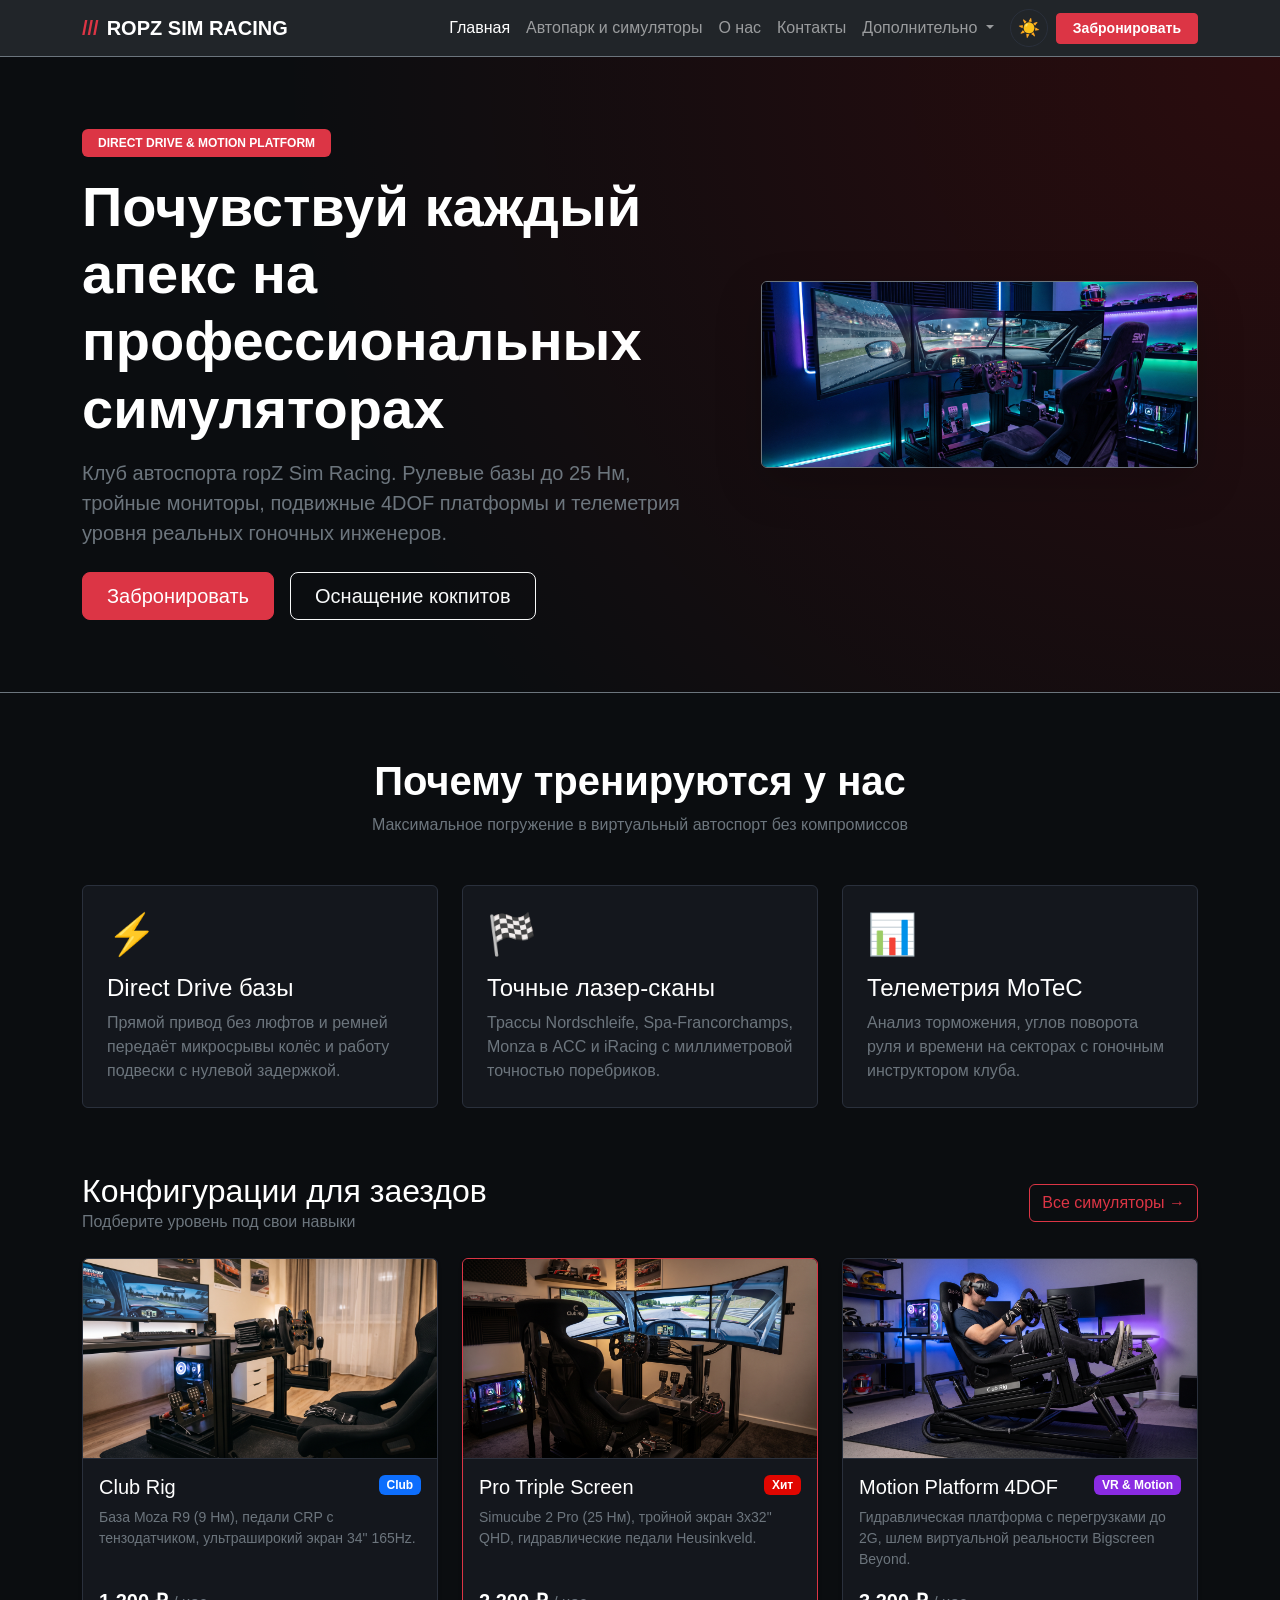
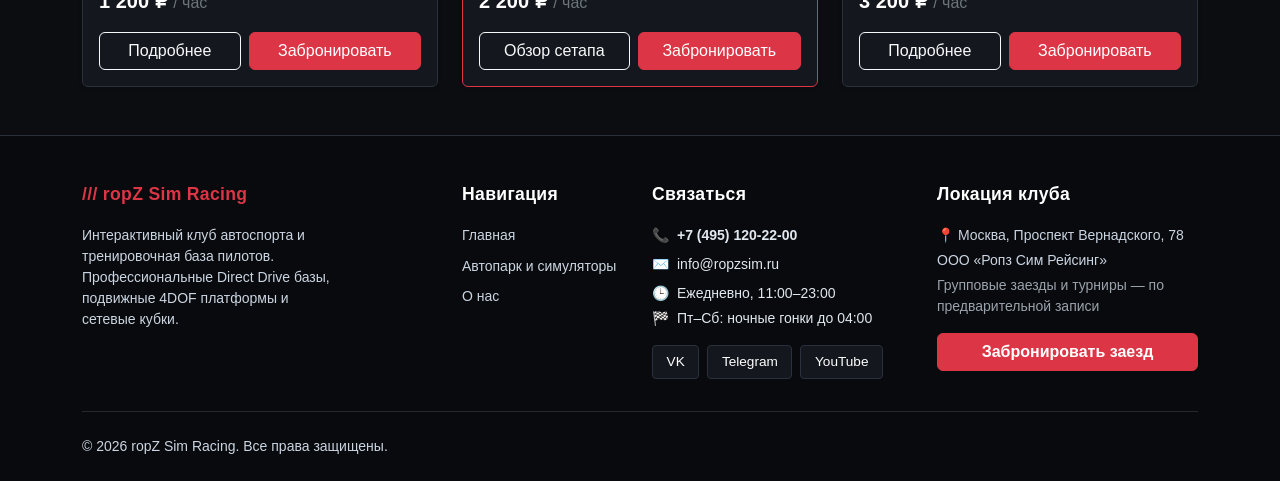
==== commit a7cd6cce: "feat: add day/night switch button" ====
--- a/index.html
+++ b/index.html
@@ -35,7 +35,12 @@
               <li><a class="dropdown-item" href="order.html">Быстрая запись</a></li>
             </ul>
           </li>
-          <li class="nav-item ms-lg-3 mt-2 mt-lg-0">
+          <li class="nav-item ms-lg-2 mt-2 mt-lg-0">
+            <button id="themeToggleBtn" class="theme-toggle-btn" type="button" aria-label="Сменить тему" title="Сменить тему">
+              <span id="themeIcon">☀️</span>
+            </button>
+          </li>
+          <li class="nav-item ms-lg-2 mt-2 mt-lg-0">
             <a class="btn btn-danger btn-sm px-3 fw-semibold" href="order.html">Забронировать</a>
           </li>
         </ul>
--- a/css/custom.css
+++ b/css/custom.css
@@ -17,12 +17,30 @@
   background-color: var(--sim-surface);
   border: 1px solid var(--sim-border);
   transition: transform 0.2s ease, border-color 0.2s ease, box-shadow 0.2s ease;
+  position: relative;
+  overflow: hidden;
 }
 
 .sim-card:hover {
   transform: translateY(-4px);
   border-color: var(--sim-primary);
   box-shadow: 0 10px 20px rgba(0, 0, 0, 0.4);
+}
+
+.sim-card::after {
+  content: "";
+  position: absolute;
+  top: -50%;
+  left: -50%;
+  width: 200%;
+  height: 200%;
+  background: linear-gradient(60deg, transparent, rgba(255, 255, 255, 0.04), transparent);
+  transform: rotate(25deg) translateY(-100%);
+  transition: transform 0.75s ease-in-out;
+}
+
+.sim-card:hover::after {
+  transform: rotate(25deg) translateY(100%);
 }
 
 .card-img-top {
@@ -41,6 +59,16 @@
 .badge-motion { background-color: #8a2be2; }
 .badge-pro { background-color: var(--sim-primary); }
 .badge-club { background-color: #0d6efd; }
+
+@keyframes pulseBadge {
+  0% { transform: scale(1); box-shadow: 0 0 0 0 rgba(225, 6, 0, 0.7); }
+  70% { transform: scale(1.05); box-shadow: 0 0 0 8px rgba(225, 6, 0, 0); }
+  100% { transform: scale(1); box-shadow: 0 0 0 0 rgba(225, 6, 0, 0); }
+}
+
+.badge-pulse {
+  animation: pulseBadge 2s infinite ease-in-out;
+}
 
 /* Принудительный контраст таблицы характеристик */
 .table-sim,
@@ -108,7 +136,7 @@
   border: 1px solid var(--sim-border);
 }
 
-/* Стилизация футера с повышенной контрастностью */
+/* Футер (темная тема) */
 .site-footer {
   background-color: #080a0d;
   color: #cbd5e1;
@@ -186,6 +214,27 @@
   background-color: var(--sim-primary);
   color: #ffffff !important;
   transform: translateY(-2px);
+}
+
+/* Кнопка-переключатель темы в навбаре */
+.theme-toggle-btn {
+  background: transparent;
+  border: 1px solid var(--sim-border);
+  color: #ffc107;
+  border-radius: 50%;
+  width: 38px;
+  height: 38px;
+  display: inline-flex;
+  align-items: center;
+  justify-content: center;
+  font-size: 1.1rem;
+  transition: transform 0.3s ease, border-color 0.2s ease, color 0.2s ease;
+  cursor: pointer;
+}
+
+.theme-toggle-btn:hover {
+  transform: rotate(25deg) scale(1.1);
+  border-color: var(--sim-primary);
 }
 
 /* Плавающая кнопка-руль */
@@ -235,4 +284,225 @@
 
 .scroll-to-top-btn:hover svg {
   transform: rotate(-35deg);
+}
+
+/* ========================================================
+   ПОЛНАЯ ПОДДЕРЖКА СВЕТЛОЙ ТЕМЫ (ПЕРЕОПРЕДЕЛЕНИЕ ЦВЕТОВ)
+======================================================== */
+[data-bs-theme="light"] {
+  --sim-dark: #f4f6f9;
+  --sim-surface: #ffffff;
+  --sim-surface-light: #e9ecef;
+  --sim-border: #ced4da;
+}
+
+[data-bs-theme="light"] body {
+  background-color: var(--sim-dark);
+  color: #1a1e24;
+}
+
+/* Автоматическое затемнение белого текста и заголовков */
+[data-bs-theme="light"] .text-white,
+[data-bs-theme="light"] h1,
+[data-bs-theme="light"] h2,
+[data-bs-theme="light"] h3,
+[data-bs-theme="light"] h4,
+[data-bs-theme="light"] h5,
+[data-bs-theme="light"] h6 {
+  color: #111827 !important;
+}
+
+/* Четкий серый цвет для описаний и меток */
+[data-bs-theme="light"] .text-secondary,
+[data-bs-theme="light"] .text-muted,
+[data-bs-theme="light"] p.lead {
+  color: #4b5563 !important;
+}
+
+/* Плашки bg-black и bg-dark становятся светлыми */
+[data-bs-theme="light"] .bg-black,
+[data-bs-theme="light"] .bg-dark {
+  background-color: #f1f5f9 !important;
+  color: #111827 !important;
+}
+
+/* Навбар */
+[data-bs-theme="light"] .navbar {
+  background-color: #ffffff !important;
+  border-color: #e2e8f0 !important;
+}
+
+[data-bs-theme="light"] .navbar-brand {
+  color: #0f172a !important;
+}
+
+[data-bs-theme="light"] .nav-link {
+  color: #334155 !important;
+}
+
+[data-bs-theme="light"] .nav-link:hover,
+[data-bs-theme="light"] .nav-link.active {
+  color: var(--sim-primary) !important;
+}
+
+[data-bs-theme="light"] .navbar-toggler {
+  border-color: #cbd5e1 !important;
+}
+
+[data-bs-theme="light"] .navbar-toggler-icon {
+  filter: invert(1);
+}
+
+[data-bs-theme="light"] .dropdown-menu {
+  background-color: #ffffff !important;
+  border-color: #e2e8f0 !important;
+}
+
+[data-bs-theme="light"] .dropdown-item {
+  color: #1e293b !important;
+}
+
+[data-bs-theme="light"] .dropdown-item:hover {
+  background-color: #f1f5f9 !important;
+  color: var(--sim-primary) !important;
+}
+
+/* Карточки */
+[data-bs-theme="light"] .sim-card {
+  background-color: #ffffff !important;
+  border-color: #e2e8f0 !important;
+  box-shadow: 0 4px 12px rgba(0, 0, 0, 0.05);
+}
+
+[data-bs-theme="light"] .card-title {
+  color: #111827 !important;
+}
+
+/* Футер */
+[data-bs-theme="light"] .site-footer {
+  background-color: #e9ecef !important;
+  border-color: #dee2e6 !important;
+  color: #495057 !important;
+}
+
+[data-bs-theme="light"] .footer-heading {
+  color: #212529 !important;
+}
+
+[data-bs-theme="light"] .footer-links a,
+[data-bs-theme="light"] .footer-contact-item,
+[data-bs-theme="light"] .footer-contact-item a,
+[data-bs-theme="light"] .footer-text-bright {
+  color: #495057 !important;
+}
+
+[data-bs-theme="light"] .footer-bottom {
+  border-color: #ced4da !important;
+  color: #495057 !important;
+}
+
+[data-bs-theme="light"] .social-pill {
+  background-color: #ffffff !important;
+  border-color: #ced4da !important;
+  color: #212529 !important;
+}
+
+[data-bs-theme="light"] .social-pill:hover {
+  background-color: var(--sim-primary) !important;
+  border-color: var(--sim-primary) !important;
+  color: #ffffff !important;
+}
+
+/* Модальное окно */
+[data-bs-theme="light"] .modal-content-sim {
+  background-color: #ffffff !important;
+  color: #111827 !important;
+}
+
+[data-bs-theme="light"] .btn-close-white {
+  filter: none !important;
+}
+
+/* Формы */
+[data-bs-theme="light"] .form-dark {
+  background-color: #ffffff !important;
+  border-color: #cbd5e1 !important;
+  color: #0f172a !important;
+}
+
+[data-bs-theme="light"] .form-dark:focus {
+  background-color: #ffffff !important;
+  border-color: var(--sim-primary) !important;
+  color: #0f172a !important;
+}
+
+[data-bs-theme="light"] .input-group-text {
+  background-color: #f1f5f9 !important;
+  border-color: #cbd5e1 !important;
+  color: #334155 !important;
+}
+
+/* Аккордеон */
+[data-bs-theme="light"] .accordion-sim .accordion-item {
+  background-color: #ffffff;
+  border-color: #e2e8f0;
+}
+
+[data-bs-theme="light"] .accordion-sim .accordion-button {
+  background-color: #f8fafc;
+  color: #0f172a;
+}
+
+[data-bs-theme="light"] .accordion-sim .accordion-button:not(.collapsed) {
+  background-color: #f1f5f9;
+  color: var(--sim-primary);
+}
+
+[data-bs-theme="light"] .accordion-sim .accordion-body {
+  background-color: #ffffff;
+  color: #334155;
+}
+
+/* Таблицы */
+[data-bs-theme="light"] .table-sim,
+[data-bs-theme="light"] .table-dark {
+  --bs-table-bg: #ffffff !important;
+  --bs-table-color: #111827 !important;
+  --bs-table-striped-color: #111827 !important;
+  border-color: #dee2e6 !important;
+}
+
+[data-bs-theme="light"] .table-sim th,
+[data-bs-theme="light"] .table-dark th {
+  background-color: #f8f9fa !important;
+  color: #111827 !important;
+  border-color: #dee2e6 !important;
+}
+
+[data-bs-theme="light"] .table-sim td,
+[data-bs-theme="light"] .table-dark td {
+  background-color: #ffffff !important;
+  color: #334155 !important;
+  border-color: #dee2e6 !important;
+}
+
+/* Алерты */
+[data-bs-theme="light"] .alert-dark {
+  background-color: #f8fafc !important;
+  border-color: #cbd5e1 !important;
+  color: #1e293b !important;
+}
+
+/* Кнопка наверх в светлой теме */
+[data-bs-theme="light"] .scroll-to-top-btn {
+  background-color: #ffffff;
+  border-color: #cbd5e1;
+  color: #0f172a;
+  box-shadow: 0 4px 15px rgba(0, 0, 0, 0.15);
+}
+
+[data-bs-theme="light"] .scroll-to-top-btn:hover {
+  background-color: var(--sim-primary);
+  border-color: var(--sim-primary);
+  color: #ffffff;
 }
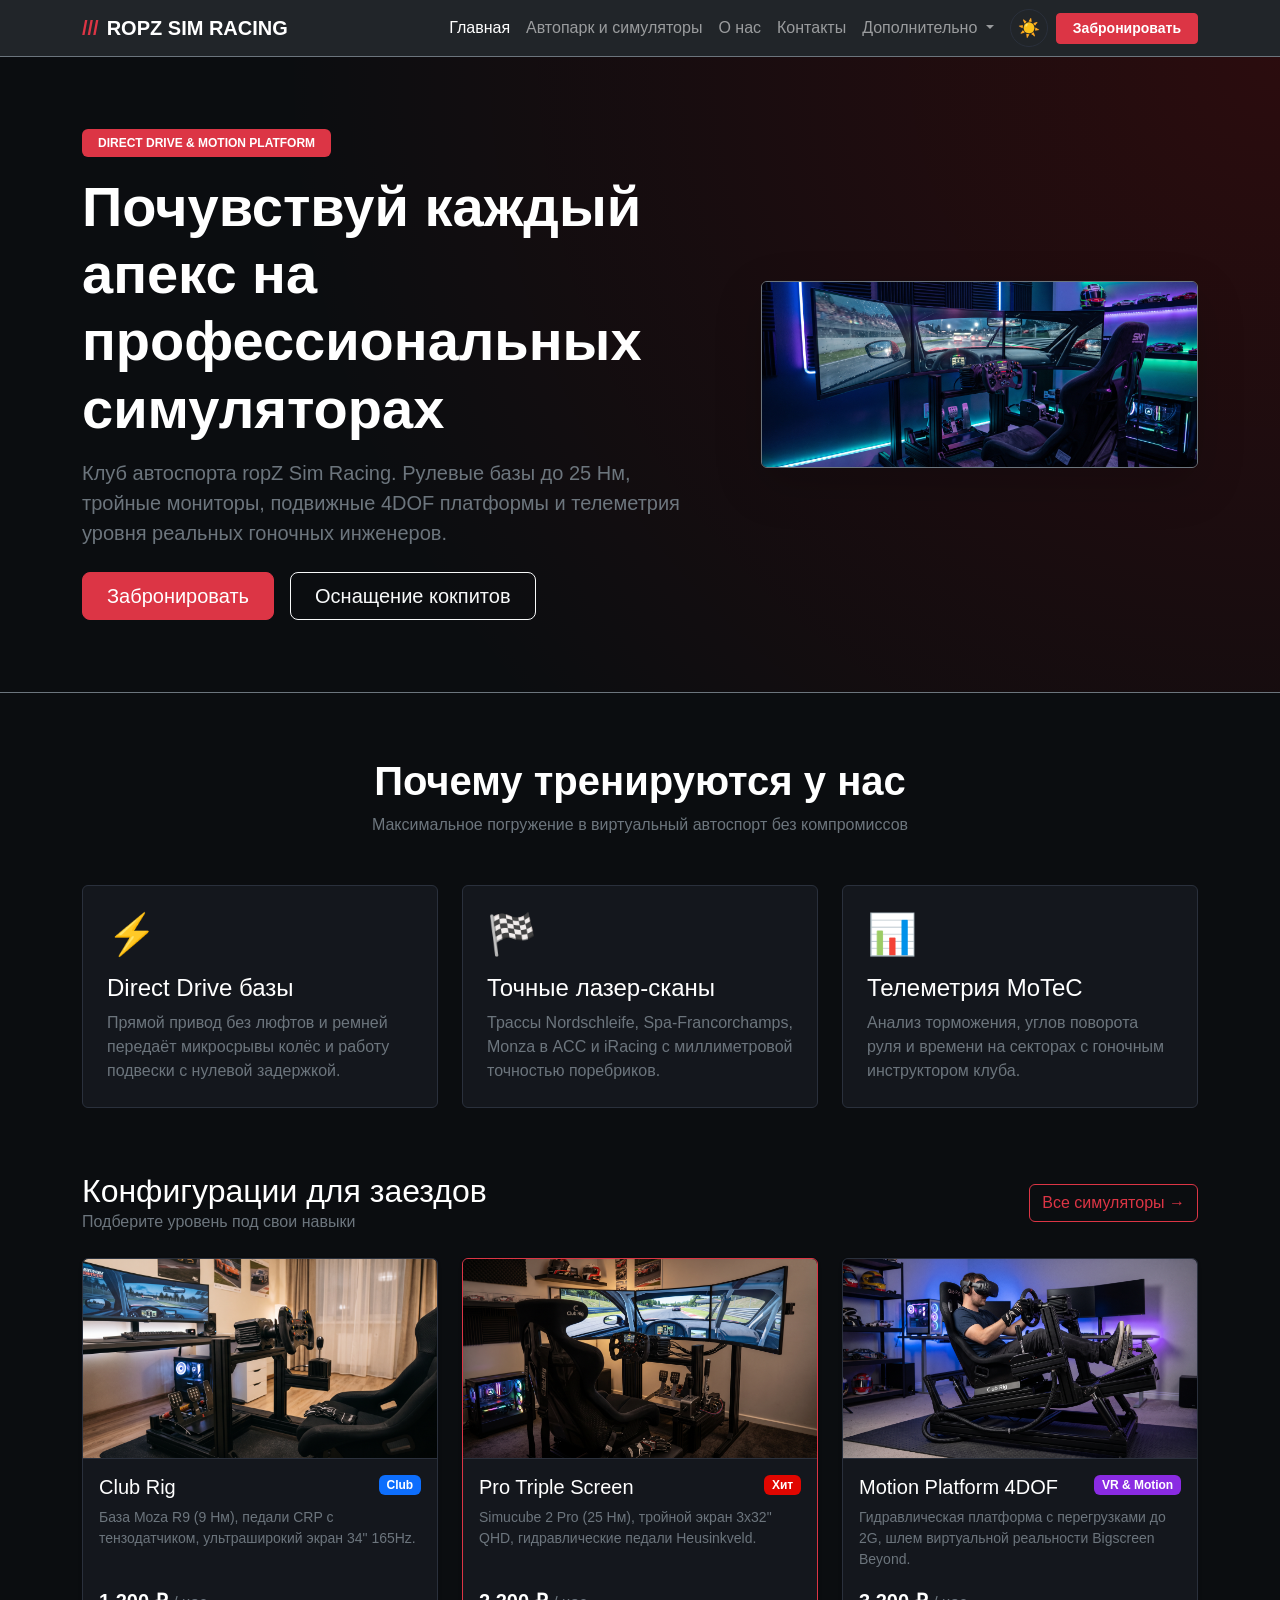
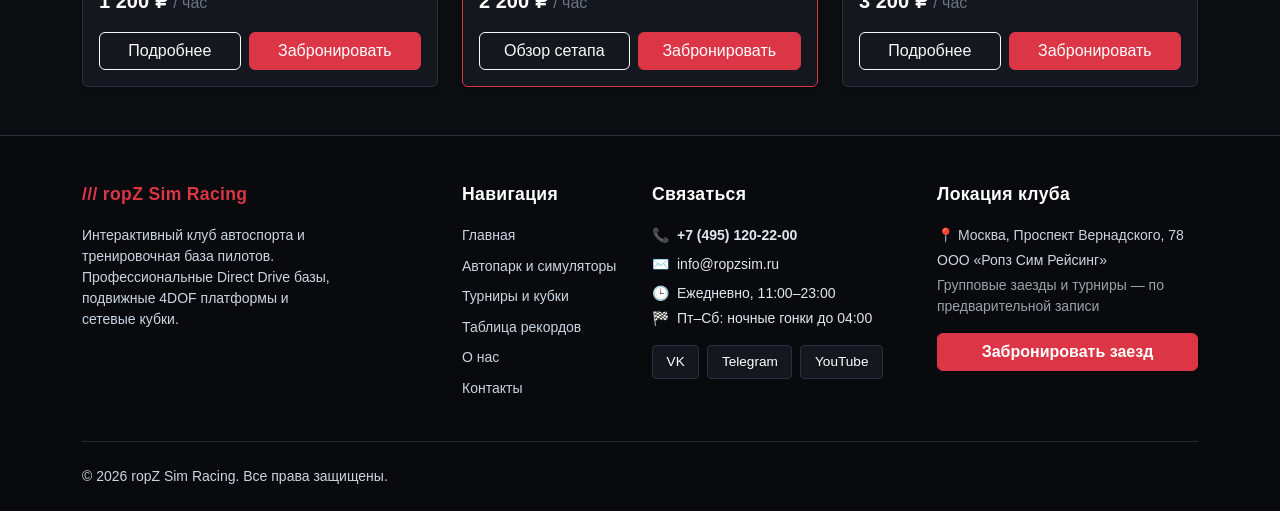
==== commit c2a5cef3: "feat: add leaderboard and tournaments pages" ====
--- a/index.html
+++ b/index.html
@@ -188,7 +188,10 @@
           <ul class="footer-links small">
             <li><a href="index.html">Главная</a></li>
             <li><a href="catalog.html">Автопарк и симуляторы</a></li>
+            <li><a href="tournaments.html">Турниры и кубки</a></li>
+            <li><a href="leaderboard.html">Таблица рекордов</a></li>
             <li><a href="about.html">О нас</a></li>
+            <li><a href="contacts.html">Контакты</a></li>
           </ul>
         </div>
 
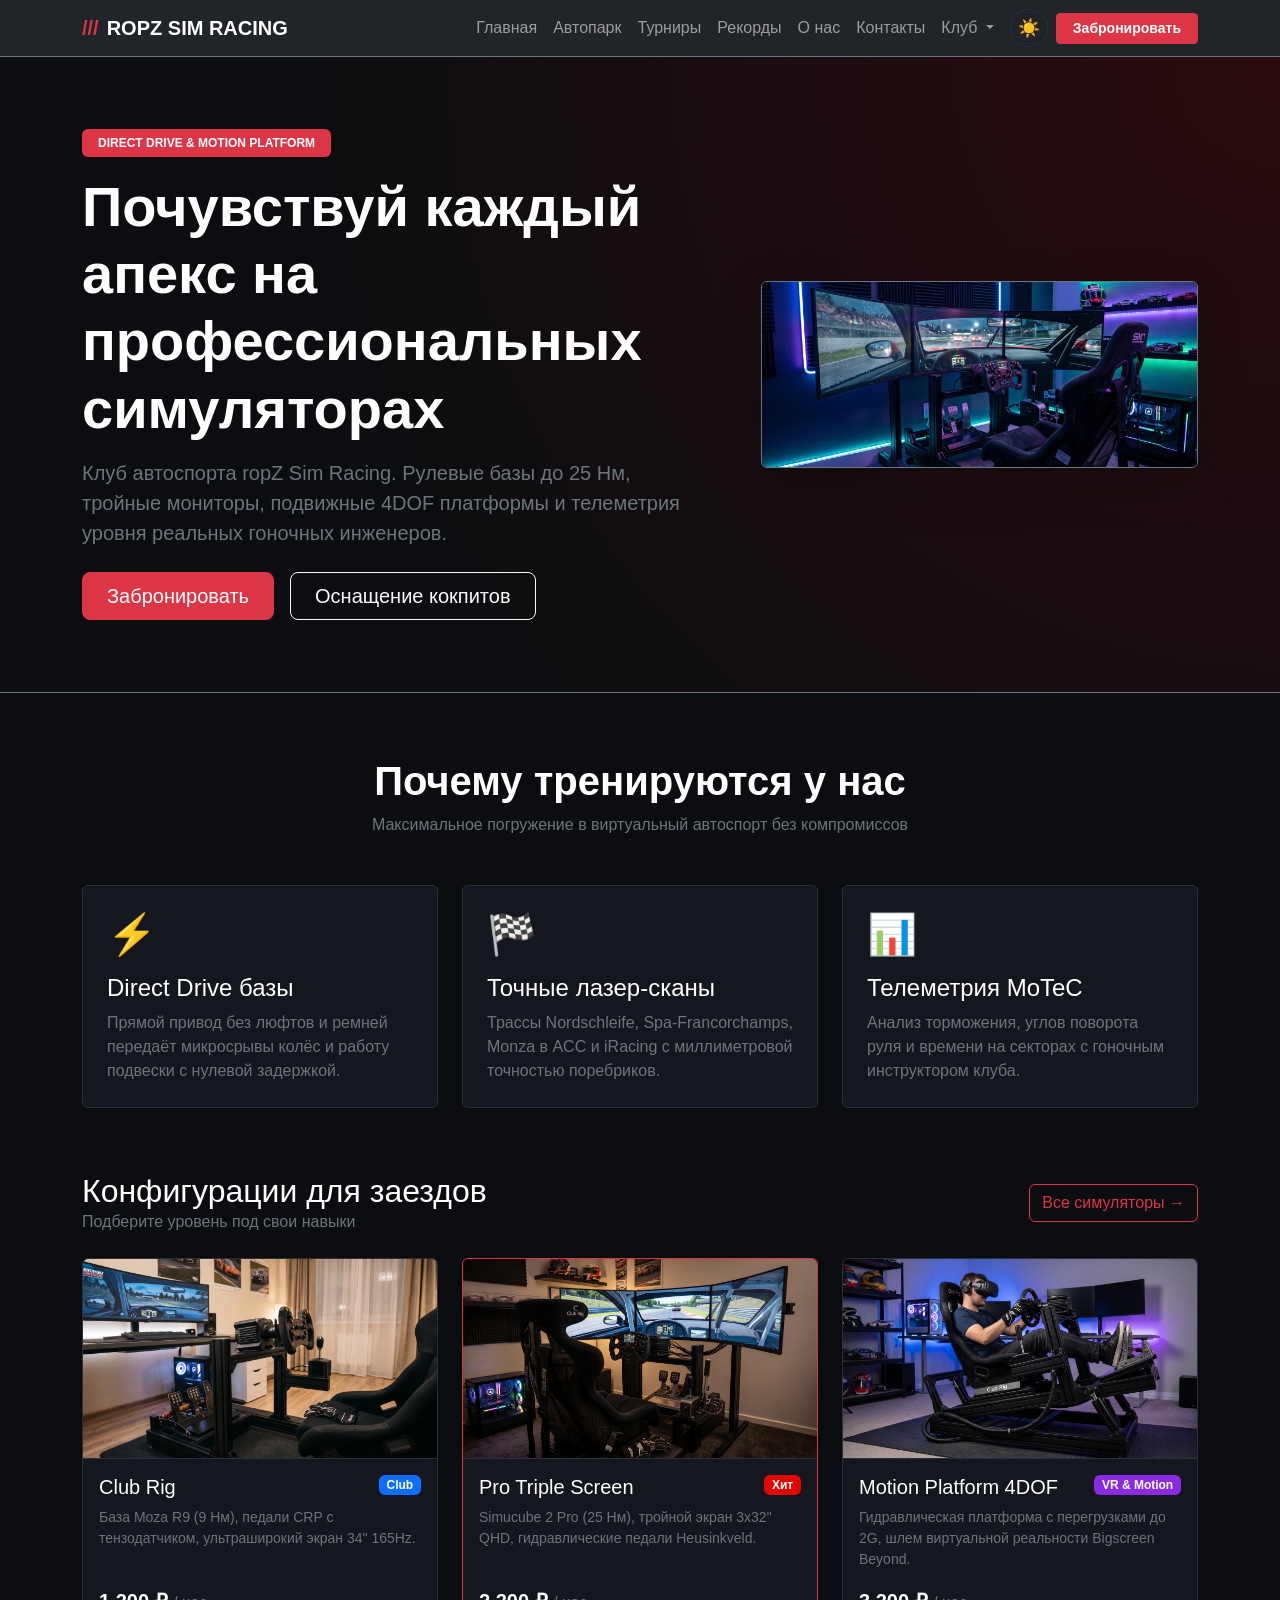
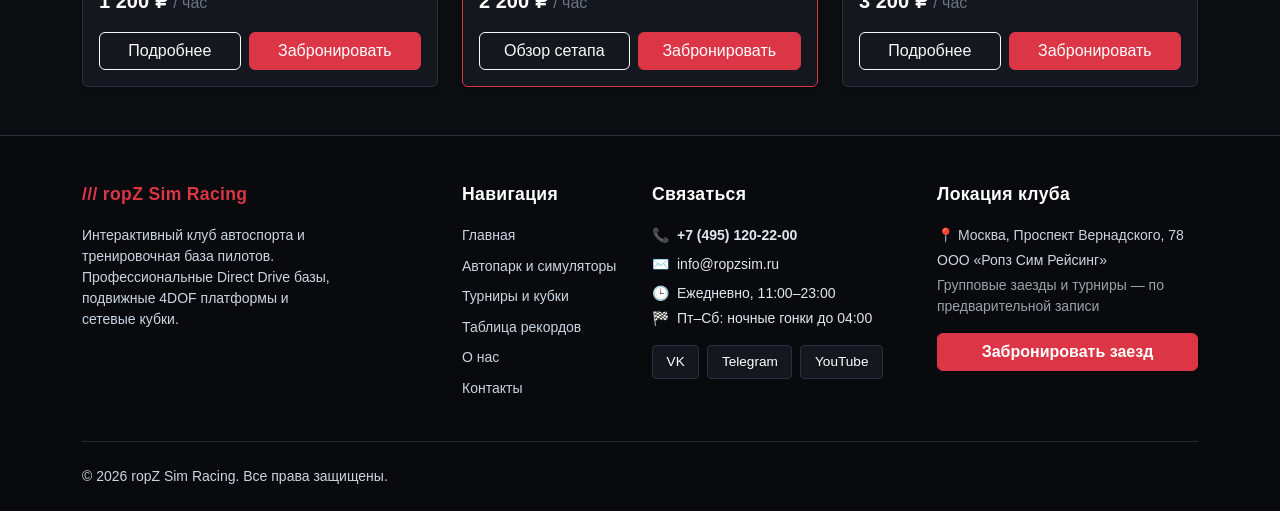
==== commit 4b73b230: "fix: add leaderboard and tournaments into nav" ====
--- a/index.html
+++ b/index.html
@@ -10,7 +10,7 @@
 <body id="top">
 
   <!-- Навигация: Главная -> Автопарк -> О нас -> Контакты -> Дополнительно -> Забронировать -->
-  <nav class="navbar navbar-expand-lg navbar-dark bg-dark sticky-top border-bottom border-secondary">
+  <nav class="navbar navbar-expand-xl navbar-dark bg-dark sticky-top border-bottom border-secondary">
     <div class="container">
       <a class="navbar-brand fw-bold text-uppercase d-flex align-items-center gap-2" href="index.html">
         <span class="text-danger">///</span> ropZ Sim Racing
@@ -19,28 +19,29 @@
         <span class="navbar-toggler-icon"></span>
       </button>
       <div class="collapse navbar-collapse" id="mainNavbar">
-        <ul class="navbar-nav ms-auto align-items-lg-center">
-          <li class="nav-item"><a class="nav-link active" aria-current="page" href="index.html">Главная</a></li>
-          <li class="nav-item"><a class="nav-link" href="catalog.html">Автопарк и симуляторы</a></li>
+        <ul class="navbar-nav ms-auto align-items-xl-center">
+          <li class="nav-item"><a class="nav-link" href="index.html">Главная</a></li>
+          <li class="nav-item"><a class="nav-link" href="catalog.html">Автопарк</a></li>
+          <li class="nav-item"><a class="nav-link" href="tournaments.html">Турниры</a></li>
+          <li class="nav-item"><a class="nav-link" href="leaderboard.html">Рекорды</a></li>
           <li class="nav-item"><a class="nav-link" href="about.html">О нас</a></li>
           <li class="nav-item"><a class="nav-link" href="contacts.html">Контакты</a></li>
           <li class="nav-item dropdown">
             <a class="nav-link dropdown-toggle" href="#" role="button" data-bs-toggle="dropdown" aria-expanded="false">
-              Дополнительно
+              Клуб
             </a>
             <ul class="dropdown-menu dropdown-menu-dark">
               <li><a class="dropdown-item" href="product.html">Обзор кокпита Pro</a></li>
               <li><a class="dropdown-item" href="catalog.html#faq">Регламент и FAQ</a></li>
-              <li><hr class="dropdown-divider"></li>
-              <li><a class="dropdown-item" href="order.html">Быстрая запись</a></li>
             </ul>
           </li>
-          <li class="nav-item ms-lg-2 mt-2 mt-lg-0">
+          <!-- Кнопка переключения темы -->
+          <li class="nav-item ms-xl-2 mt-2 mt-xl-0">
             <button id="themeToggleBtn" class="theme-toggle-btn" type="button" aria-label="Сменить тему" title="Сменить тему">
               <span id="themeIcon">☀️</span>
             </button>
           </li>
-          <li class="nav-item ms-lg-2 mt-2 mt-lg-0">
+          <li class="nav-item ms-xl-2 mt-2 mt-xl-0">
             <a class="btn btn-danger btn-sm px-3 fw-semibold" href="order.html">Забронировать</a>
           </li>
         </ul>
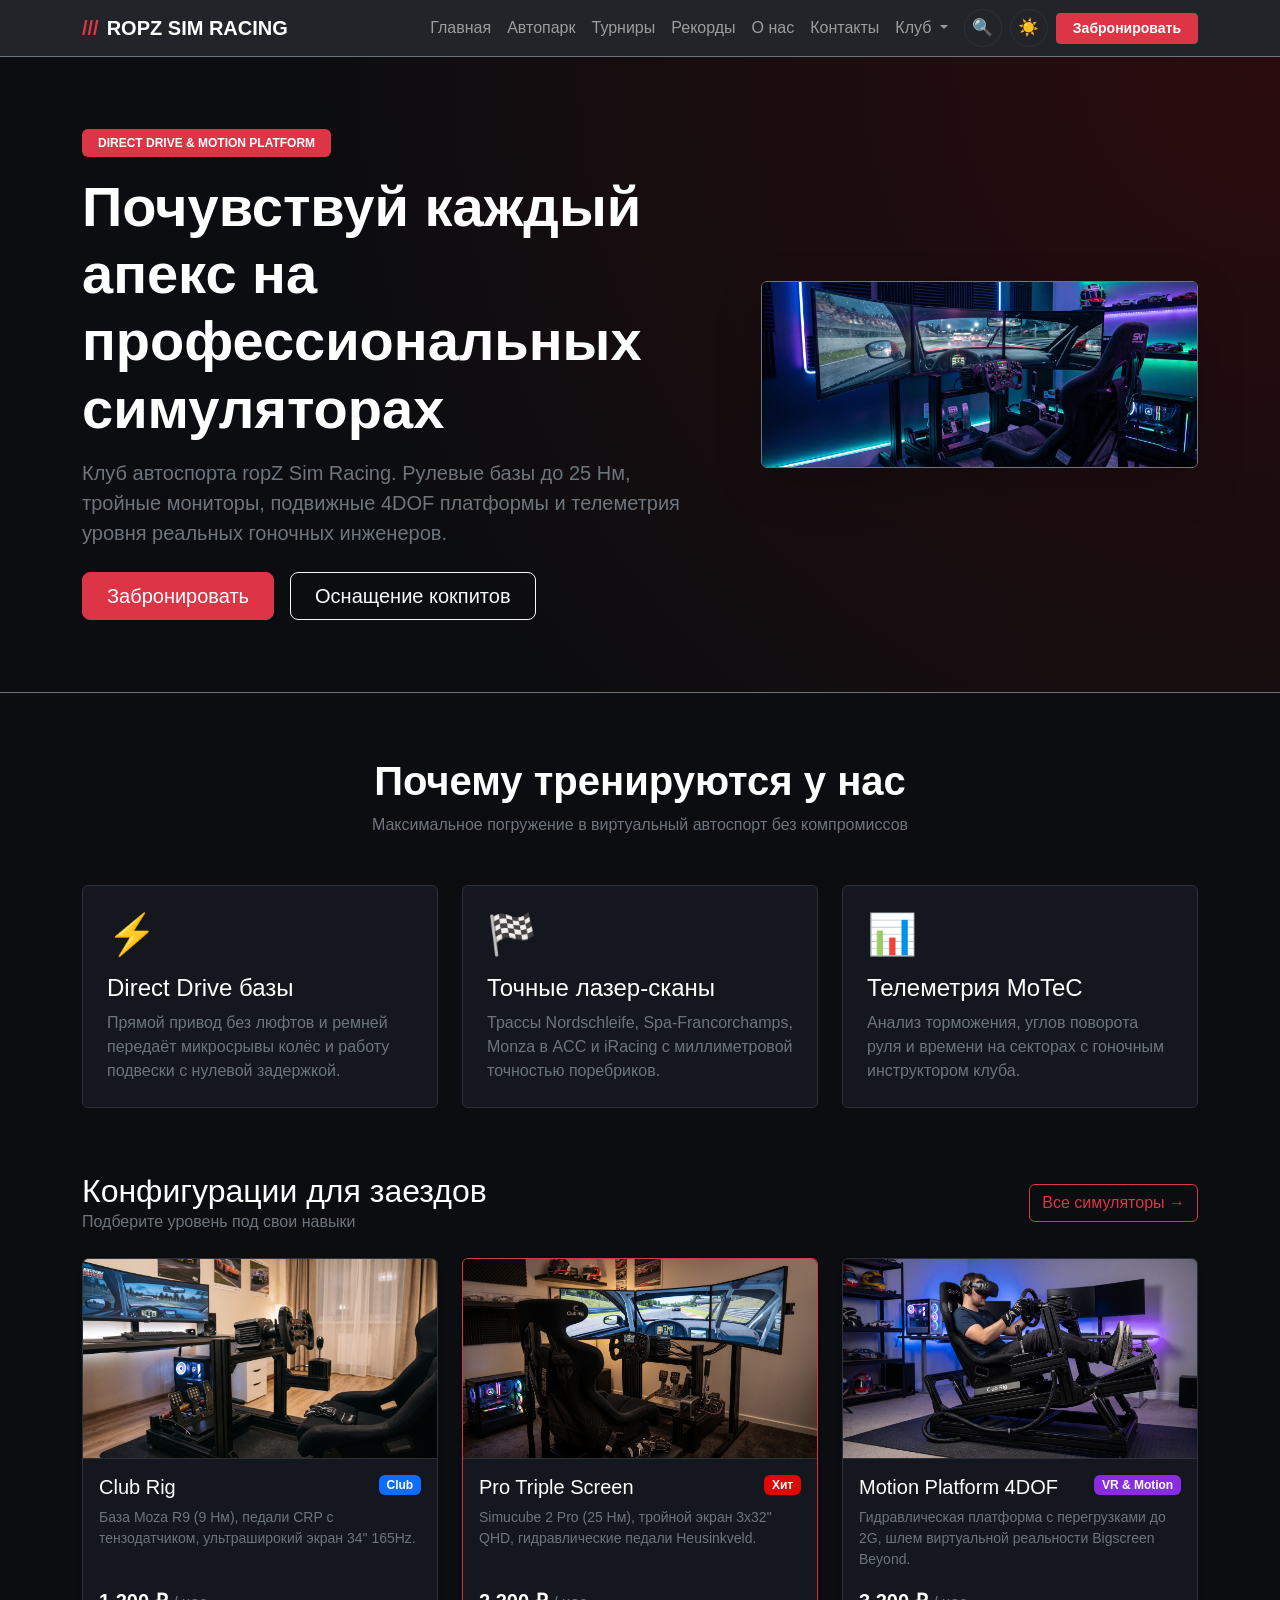
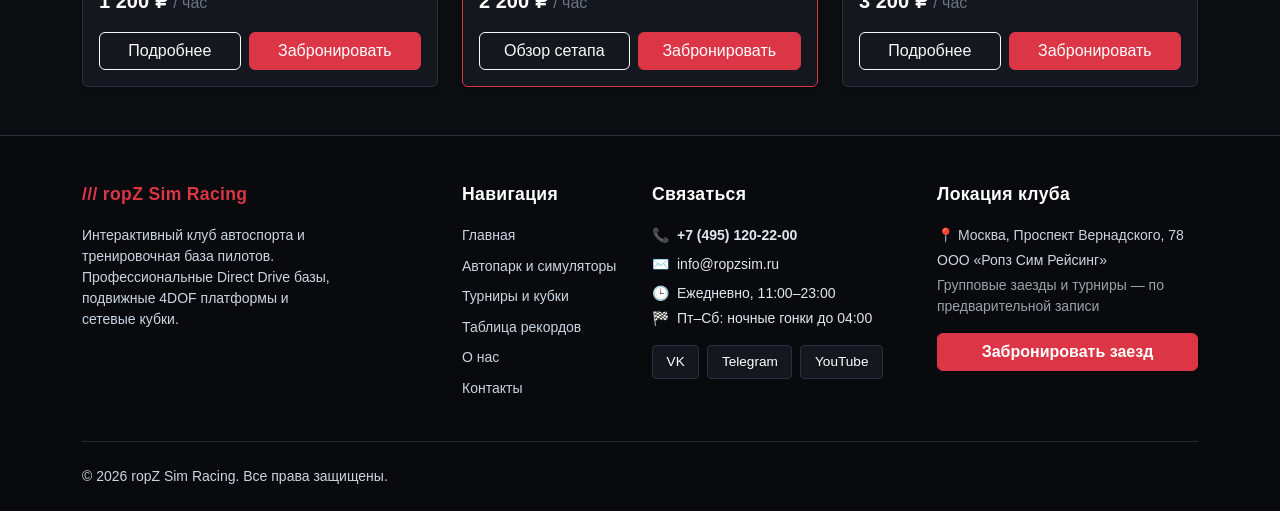
==== commit 6ea5e61b: "feat: add search" ====
--- a/index.html
+++ b/index.html
@@ -35,6 +35,12 @@
               <li><a class="dropdown-item" href="catalog.html#faq">Регламент и FAQ</a></li>
             </ul>
           </li>
+          <!-- Кнопка глобального поиска -->
+          <li class="nav-item ms-xl-2 mt-2 mt-xl-0">
+            <button class="search-trigger-btn" type="button" data-bs-toggle="modal" data-bs-target="#globalSearchModal" aria-label="Поиск по сайту" title="Поиск (Ctrl+K)">
+              🔍
+            </button>
+          </li>
           <!-- Кнопка переключения темы -->
           <li class="nav-item ms-xl-2 mt-2 mt-xl-0">
             <button id="themeToggleBtn" class="theme-toggle-btn" type="button" aria-label="Сменить тему" title="Сменить тему">
--- a/css/custom.css
+++ b/css/custom.css
@@ -4,6 +4,31 @@
   --sim-surface: #14171d;
   --sim-surface-light: #1c2129;
   --sim-border: #2a303c;
+  --theme-transition: background-color 0.65s ease, color 0.65s ease, border-color 0.65s ease, box-shadow 0.65s ease;
+}
+
+/* Плавная анимация смены темы для всех элементов */
+body,
+.navbar,
+.sim-card,
+.site-footer,
+.dropdown-menu,
+.modal-content-sim,
+.form-dark,
+.input-group-text,
+.accordion-item,
+.accordion-button,
+.accordion-body,
+.alert,
+.social-pill,
+.theme-toggle-btn,
+.search-trigger-btn,
+.scroll-to-top-btn,
+.table,
+.table th,
+.table td,
+h1, h2, h3, h4, h5, h6, p, span, a {
+  transition: var(--theme-transition);
 }
 
 body {
@@ -16,7 +41,6 @@
 .sim-card {
   background-color: var(--sim-surface);
   border: 1px solid var(--sim-border);
-  transition: transform 0.2s ease, border-color 0.2s ease, box-shadow 0.2s ease;
   position: relative;
   overflow: hidden;
 }
@@ -37,6 +61,7 @@
   background: linear-gradient(60deg, transparent, rgba(255, 255, 255, 0.04), transparent);
   transform: rotate(25deg) translateY(-100%);
   transition: transform 0.75s ease-in-out;
+  pointer-events: none;
 }
 
 .sim-card:hover::after {
@@ -49,6 +74,13 @@
   border-bottom: 1px solid var(--sim-border);
 }
 
+.tournament-card-img {
+  height: 210px;
+  width: 100%;
+  object-fit: cover;
+  border-bottom: 1px solid var(--sim-border);
+}
+
 .product-main-img {
   width: 100%;
   height: 420px;
@@ -70,7 +102,7 @@
   animation: pulseBadge 2s infinite ease-in-out;
 }
 
-/* Принудительный контраст таблицы характеристик */
+/* Таблицы */
 .table-sim,
 .table-dark {
   --bs-table-bg: var(--sim-surface) !important;
@@ -94,6 +126,7 @@
   border-color: var(--sim-border) !important;
 }
 
+/* Аккордеон */
 .accordion-sim .accordion-item {
   background-color: var(--sim-surface);
   border: 1px solid var(--sim-border);
@@ -118,6 +151,7 @@
   color: #adb5bd;
 }
 
+/* Поля ввода */
 .form-dark {
   background-color: #0e1014;
   border-color: var(--sim-border);
@@ -136,7 +170,54 @@
   border: 1px solid var(--sim-border);
 }
 
-/* Футер (темная тема) */
+/* Кнопки поиска и темы в шапке */
+.theme-toggle-btn,
+.search-trigger-btn {
+  background: transparent;
+  border: 1px solid var(--sim-border);
+  color: #e2e8f0;
+  border-radius: 50%;
+  width: 38px;
+  height: 38px;
+  display: inline-flex;
+  align-items: center;
+  justify-content: center;
+  font-size: 1.05rem;
+  cursor: pointer;
+}
+
+.theme-toggle-btn {
+  color: #ffc107;
+}
+
+.theme-toggle-btn:hover {
+  transform: rotate(25deg) scale(1.1);
+  border-color: var(--sim-primary);
+}
+
+.search-trigger-btn:hover {
+  transform: scale(1.08);
+  border-color: var(--sim-primary);
+  color: #ffffff;
+}
+
+/* Результаты глобального поиска */
+.search-result-item {
+  display: block;
+  padding: 0.75rem 1rem;
+  border-radius: 6px;
+  border: 1px solid var(--sim-border);
+  background-color: var(--sim-dark);
+  text-decoration: none;
+  margin-bottom: 0.5rem;
+}
+
+.search-result-item:hover {
+  border-color: var(--sim-primary);
+  transform: translateX(4px);
+}
+
+/* Футер */
 .site-footer {
   background-color: #080a0d;
   color: #cbd5e1;
@@ -164,7 +245,6 @@
 .footer-links a {
   color: #cbd5e1 !important;
   text-decoration: none;
-  transition: color 0.2s ease;
 }
 
 .footer-links a:hover {
@@ -206,7 +286,6 @@
   border-radius: 4px;
   text-decoration: none;
   font-size: 0.85rem;
-  transition: all 0.2s ease;
 }
 
 .social-pill:hover {
@@ -214,27 +293,6 @@
   background-color: var(--sim-primary);
   color: #ffffff !important;
   transform: translateY(-2px);
-}
-
-/* Кнопка-переключатель темы в навбаре */
-.theme-toggle-btn {
-  background: transparent;
-  border: 1px solid var(--sim-border);
-  color: #ffc107;
-  border-radius: 50%;
-  width: 38px;
-  height: 38px;
-  display: inline-flex;
-  align-items: center;
-  justify-content: center;
-  font-size: 1.1rem;
-  transition: transform 0.3s ease, border-color 0.2s ease, color 0.2s ease;
-  cursor: pointer;
-}
-
-.theme-toggle-btn:hover {
-  transform: rotate(25deg) scale(1.1);
-  border-color: var(--sim-primary);
 }
 
 /* Плавающая кнопка-руль */
@@ -257,7 +315,7 @@
   opacity: 0;
   visibility: hidden;
   transform: translateY(20px) scale(0.85);
-  transition: opacity 0.35s ease, transform 0.35s cubic-bezier(0.34, 1.56, 0.64, 1), background-color 0.2s ease, border-color 0.2s ease;
+  transition: opacity 0.35s ease, transform 0.35s cubic-bezier(0.34, 1.56, 0.64, 1), var(--theme-transition);
   cursor: pointer;
 }
 
@@ -287,7 +345,7 @@
 }
 
 /* ========================================================
-   ПОЛНАЯ ПОДДЕРЖКА СВЕТЛОЙ ТЕМЫ (ПЕРЕОПРЕДЕЛЕНИЕ ЦВЕТОВ)
+   СВЕТЛАЯ ТЕМА
 ======================================================== */
 [data-bs-theme="light"] {
   --sim-dark: #f4f6f9;
@@ -301,7 +359,6 @@
   color: #1a1e24;
 }
 
-/* Автоматическое затемнение белого текста и заголовков */
 [data-bs-theme="light"] .text-white,
 [data-bs-theme="light"] h1,
 [data-bs-theme="light"] h2,
@@ -312,21 +369,18 @@
   color: #111827 !important;
 }
 
-/* Четкий серый цвет для описаний и меток */
 [data-bs-theme="light"] .text-secondary,
 [data-bs-theme="light"] .text-muted,
 [data-bs-theme="light"] p.lead {
   color: #4b5563 !important;
 }
 
-/* Плашки bg-black и bg-dark становятся светлыми */
 [data-bs-theme="light"] .bg-black,
 [data-bs-theme="light"] .bg-dark {
   background-color: #f1f5f9 !important;
   color: #111827 !important;
 }
 
-/* Навбар */
 [data-bs-theme="light"] .navbar {
   background-color: #ffffff !important;
   border-color: #e2e8f0 !important;
@@ -367,7 +421,21 @@
   color: var(--sim-primary) !important;
 }
 
-/* Карточки */
+[data-bs-theme="light"] .search-trigger-btn {
+  color: #334155;
+  border-color: #cbd5e1;
+}
+
+[data-bs-theme="light"] .search-trigger-btn:hover {
+  color: var(--sim-primary);
+  border-color: var(--sim-primary);
+}
+
+[data-bs-theme="light"] .search-result-item {
+  background-color: #f8fafc;
+  border-color: #e2e8f0;
+}
+
 [data-bs-theme="light"] .sim-card {
   background-color: #ffffff !important;
   border-color: #e2e8f0 !important;
@@ -378,7 +446,6 @@
   color: #111827 !important;
 }
 
-/* Футер */
 [data-bs-theme="light"] .site-footer {
   background-color: #e9ecef !important;
   border-color: #dee2e6 !important;
@@ -413,7 +480,6 @@
   color: #ffffff !important;
 }
 
-/* Модальное окно */
 [data-bs-theme="light"] .modal-content-sim {
   background-color: #ffffff !important;
   color: #111827 !important;
@@ -423,7 +489,6 @@
   filter: none !important;
 }
 
-/* Формы */
 [data-bs-theme="light"] .form-dark {
   background-color: #ffffff !important;
   border-color: #cbd5e1 !important;
@@ -442,7 +507,6 @@
   color: #334155 !important;
 }
 
-/* Аккордеон */
 [data-bs-theme="light"] .accordion-sim .accordion-item {
   background-color: #ffffff;
   border-color: #e2e8f0;
@@ -463,7 +527,6 @@
   color: #334155;
 }
 
-/* Таблицы */
 [data-bs-theme="light"] .table-sim,
 [data-bs-theme="light"] .table-dark {
   --bs-table-bg: #ffffff !important;
@@ -486,14 +549,12 @@
   border-color: #dee2e6 !important;
 }
 
-/* Алерты */
 [data-bs-theme="light"] .alert-dark {
   background-color: #f8fafc !important;
   border-color: #cbd5e1 !important;
   color: #1e293b !important;
 }
 
-/* Кнопка наверх в светлой теме */
 [data-bs-theme="light"] .scroll-to-top-btn {
   background-color: #ffffff;
   border-color: #cbd5e1;
